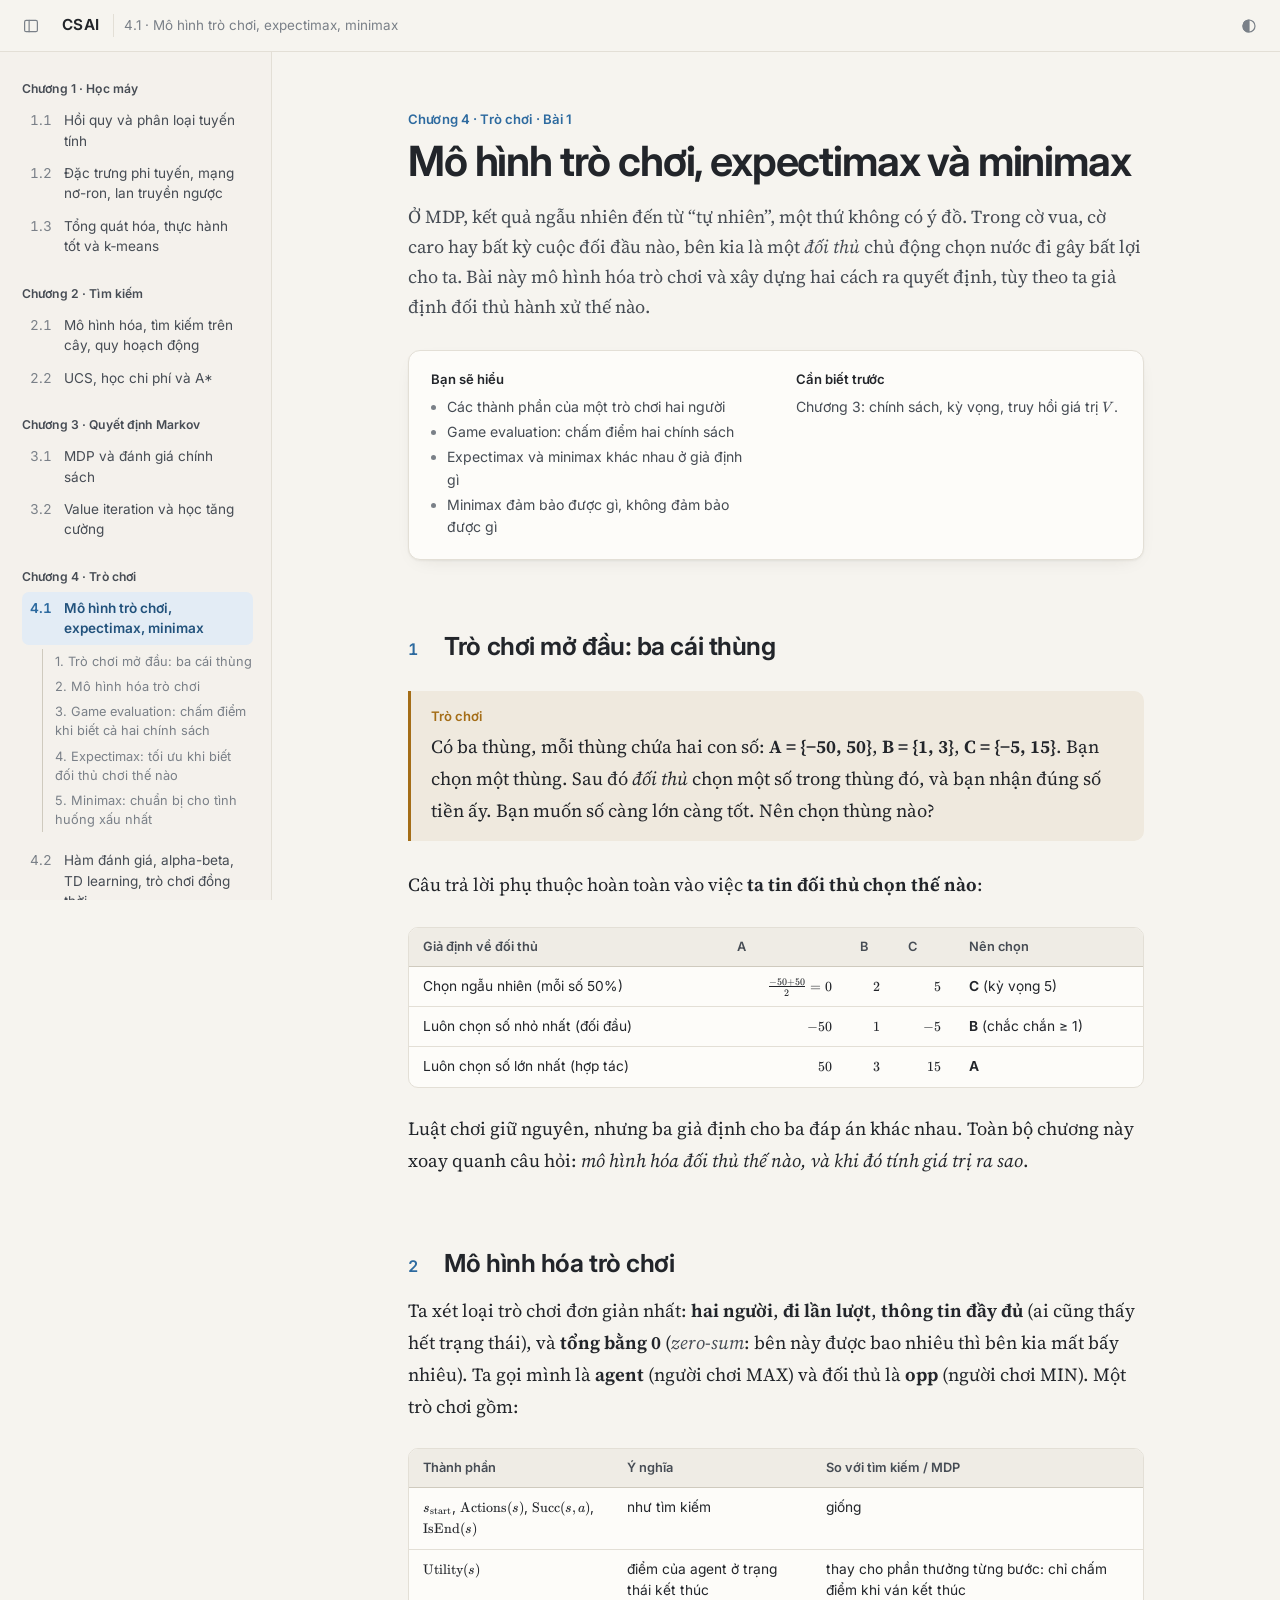
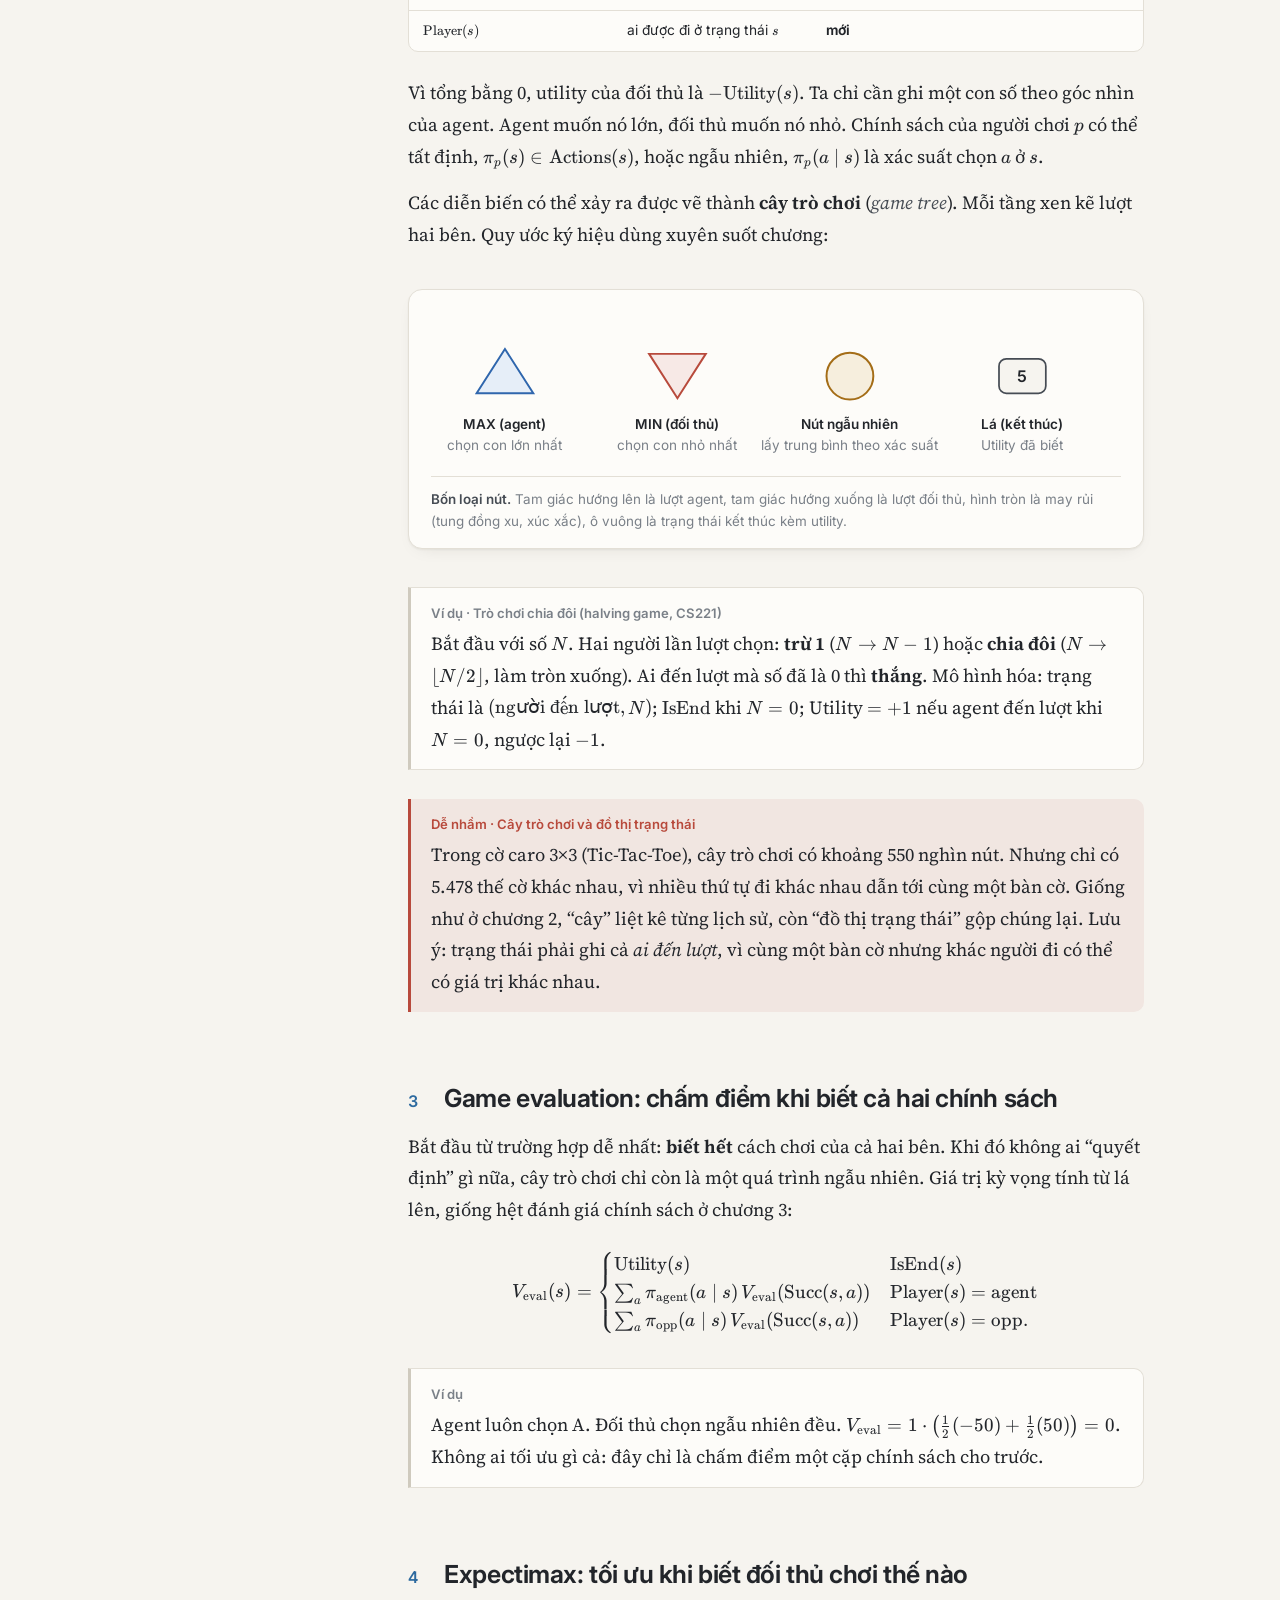
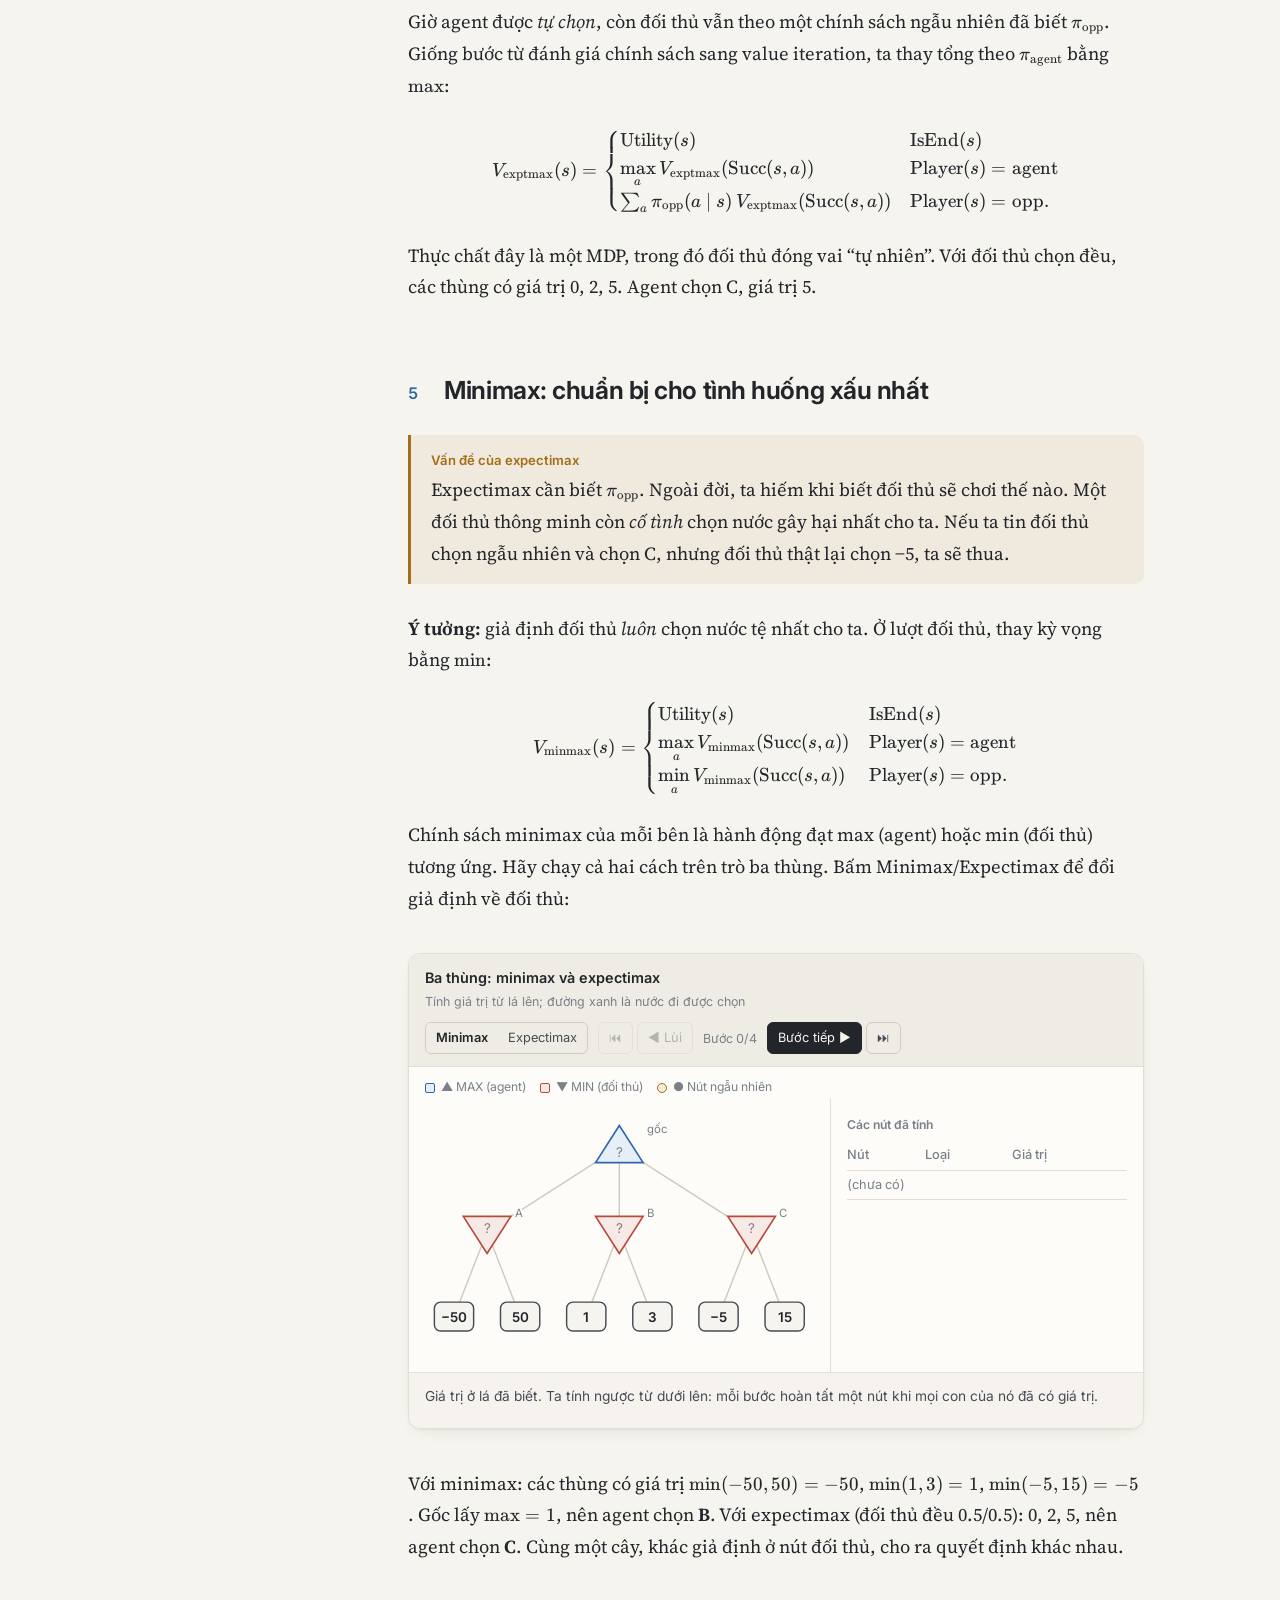
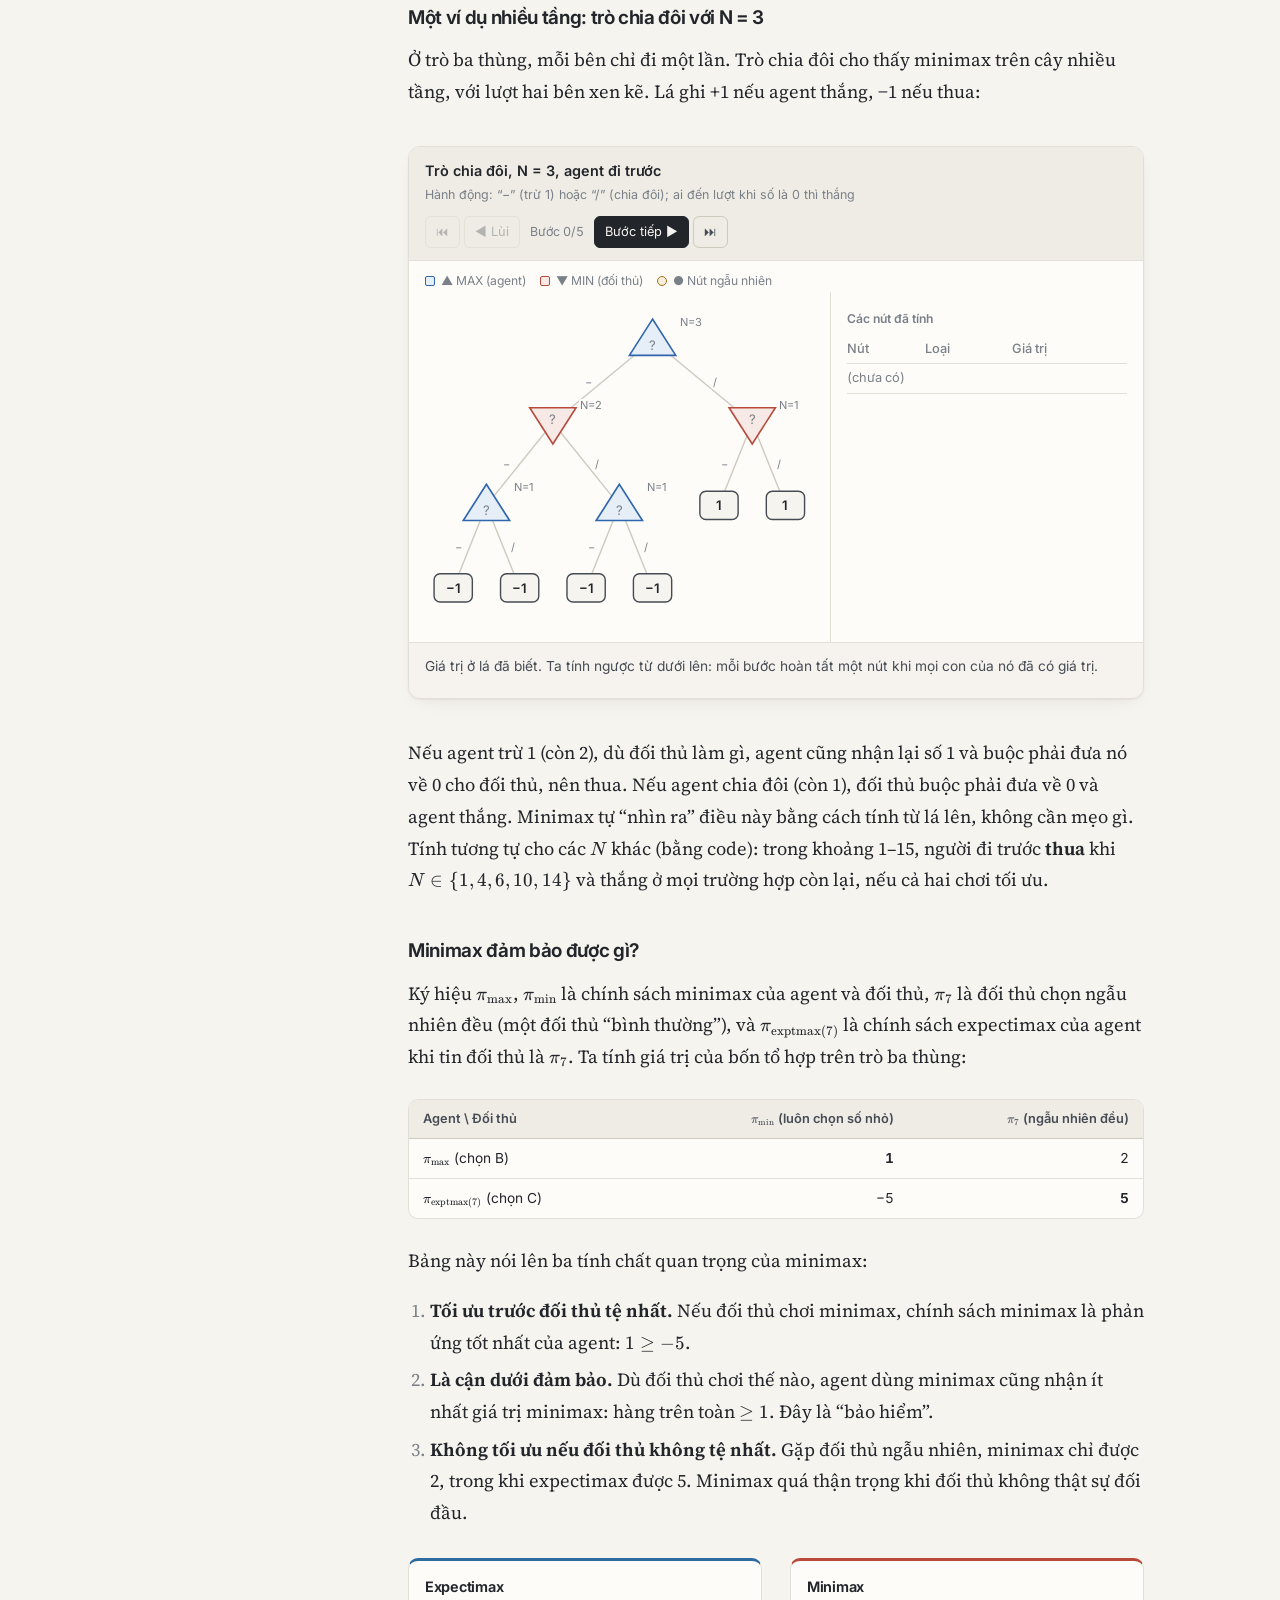
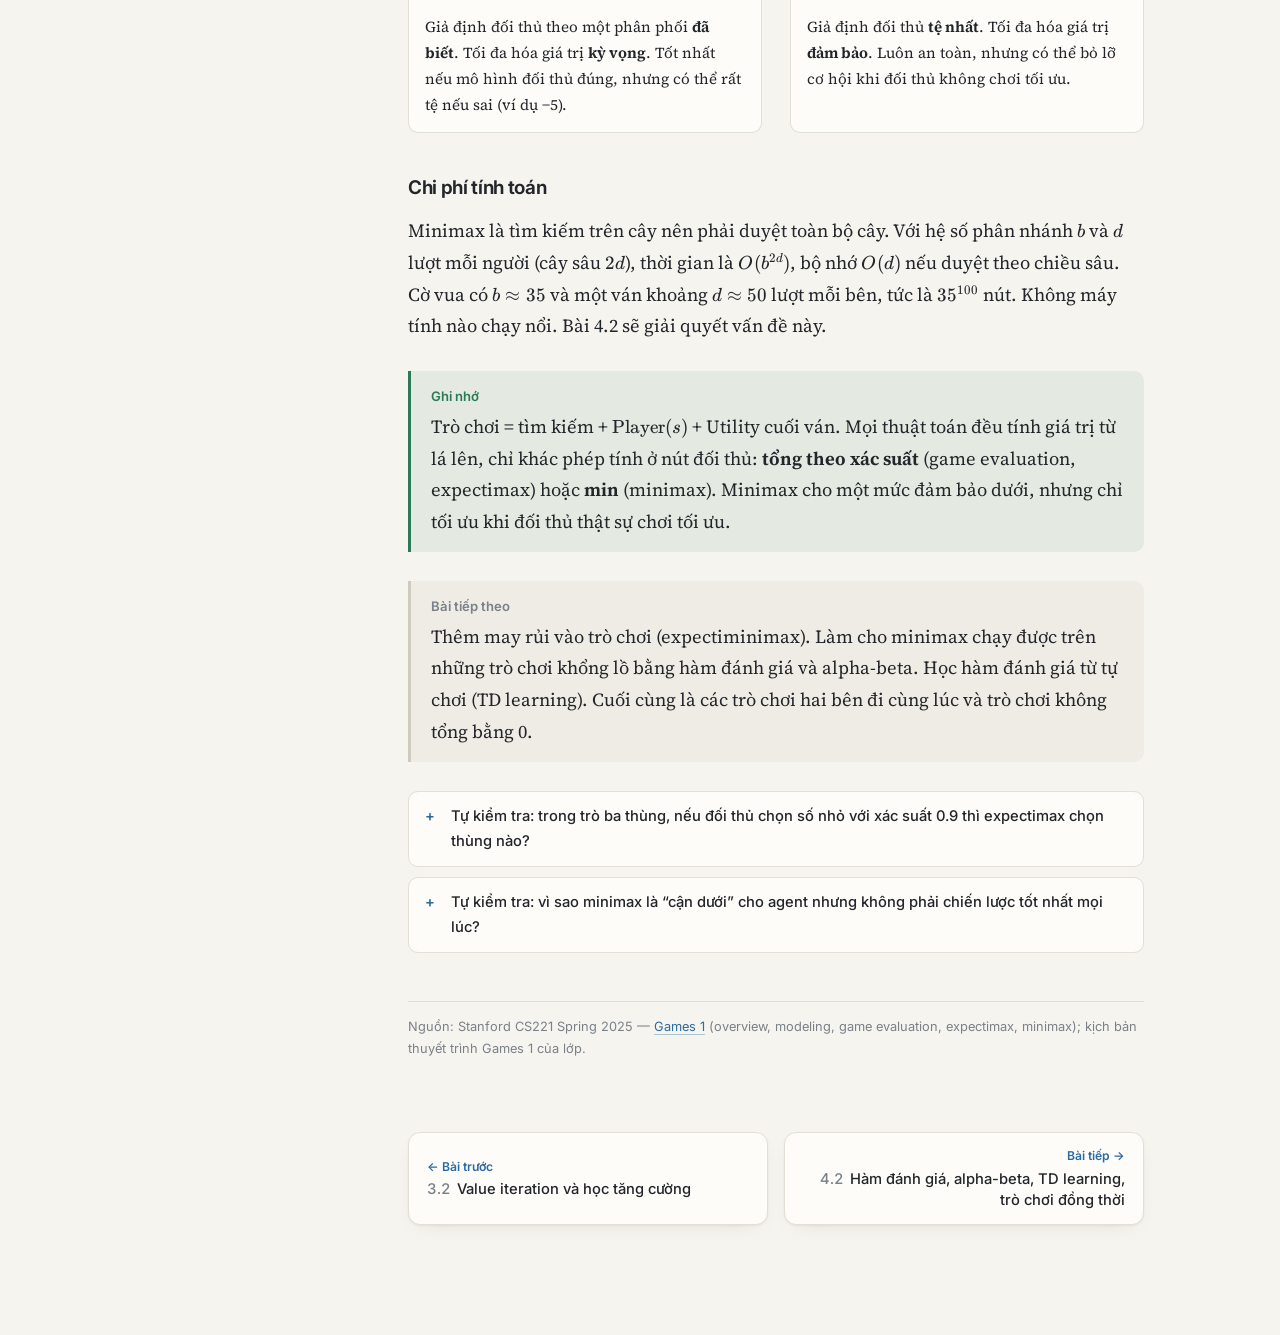
==== games-1-minimax.html @ 7f3afb83 "Bài giảng CSAI: Học máy, Tìm kiếm, MDP, Trò chơi (theo CS221) Co-Authored-By: Claude Opus 5.5 <norep" ====
<!doctype html>
<html lang="vi"><head>
<meta charset="utf-8"><meta name="viewport" content="width=device-width,initial-scale=1">
<title>4.1 Mô hình trò chơi, expectimax, minimax · CSAI</title>
<meta name="description" content="Bài 4.1: mô hình trò chơi đối kháng hai người, game evaluation, expectimax, minimax và các tính chất của minimax.">
<link rel="preconnect" href="https://fonts.googleapis.com"><link rel="preconnect" href="https://fonts.gstatic.com" crossorigin>
<link href="https://fonts.googleapis.com/css2?family=Inter:wght@400;500;600;700&family=Source+Serif+4:ital,opsz,wght@0,8..60,400;0,8..60,600;1,8..60,400&family=JetBrains+Mono:wght@400;600&display=swap" rel="stylesheet">
<link rel="stylesheet" href="assets/vendor/katex/katex.min.css"><link rel="stylesheet" href="assets/style.css">
<script defer src="assets/vendor/katex/katex.min.js"></script><script defer src="assets/vendor/katex/contrib/auto-render.min.js"></script>
<script defer src="assets/site.js"></script><script defer src="assets/sim.js"></script>
</head>
<body data-page="games-1">
<div class="layout"><aside class="sidebar" id="sidebar"></aside>
<main class="page" id="main"><article class="content">

<header class="hero">
  <div class="eyebrow">Chương 4 · Trò chơi · Bài 1</div>
  <h1>Mô hình trò chơi, expectimax và minimax</h1>
  <p class="lead">Ở MDP, kết quả ngẫu nhiên đến từ “tự nhiên”, một thứ không có ý đồ. Trong cờ vua, cờ caro hay bất kỳ cuộc đối đầu nào, bên kia là một <em>đối thủ</em> chủ động chọn nước đi gây bất lợi cho ta. Bài này mô hình hóa trò chơi và xây dựng hai cách ra quyết định, tùy theo ta giả định đối thủ hành xử thế nào.</p>
  <div class="meta">
    <div><h4>Bạn sẽ hiểu</h4><ul><li>Các thành phần của một trò chơi hai người</li><li>Game evaluation: chấm điểm hai chính sách</li><li>Expectimax và minimax khác nhau ở giả định gì</li><li>Minimax đảm bảo được gì, không đảm bảo được gì</li></ul></div>
    <div><h4>Cần biết trước</h4><p style="margin:0">Chương 3: chính sách, kỳ vọng, truy hồi giá trị \(V\).</p></div>
  </div>
</header>

<h2 id="overview"><span class="sec">1</span>Trò chơi mở đầu: ba cái thùng</h2>

<div class="box problem"><div class="box-h">Trò chơi</div>
<p>Có ba thùng, mỗi thùng chứa hai con số: <b>A = {−50, 50}</b>, <b>B = {1, 3}</b>, <b>C = {−5, 15}</b>. Bạn chọn một thùng. Sau đó <em>đối thủ</em> chọn một số trong thùng đó, và bạn nhận đúng số tiền ấy. Bạn muốn số càng lớn càng tốt. Nên chọn thùng nào?</p>
</div>

<p>Câu trả lời phụ thuộc hoàn toàn vào việc <strong>ta tin đối thủ chọn thế nào</strong>:</p>
<div class="tbl-wrap"><table class="tbl">
<tr><th>Giả định về đối thủ</th><th>A</th><th>B</th><th>C</th><th>Nên chọn</th></tr>
<tr><td>Chọn ngẫu nhiên (mỗi số 50%)</td><td class="n">\(\frac{-50+50}{2} = 0\)</td><td class="n">\(2\)</td><td class="n">\(5\)</td><td><b>C</b> (kỳ vọng 5)</td></tr>
<tr><td>Luôn chọn số nhỏ nhất (đối đầu)</td><td class="n">\(-50\)</td><td class="n">\(1\)</td><td class="n">\(-5\)</td><td><b>B</b> (chắc chắn ≥ 1)</td></tr>
<tr><td>Luôn chọn số lớn nhất (hợp tác)</td><td class="n">\(50\)</td><td class="n">\(3\)</td><td class="n">\(15\)</td><td><b>A</b></td></tr>
</table></div>
<p>Luật chơi giữ nguyên, nhưng ba giả định cho ba đáp án khác nhau. Toàn bộ chương này xoay quanh câu hỏi: <em>mô hình hóa đối thủ thế nào, và khi đó tính giá trị ra sao</em>.</p>

<h2 id="modeling"><span class="sec">2</span>Mô hình hóa trò chơi</h2>
<p>Ta xét loại trò chơi đơn giản nhất: <b>hai người</b>, <b>đi lần lượt</b>, <b>thông tin đầy đủ</b> (ai cũng thấy hết trạng thái), và <b>tổng bằng 0</b> (<span class="en">zero-sum</span>: bên này được bao nhiêu thì bên kia mất bấy nhiêu). Ta gọi mình là <b>agent</b> (người chơi MAX) và đối thủ là <b>opp</b> (người chơi MIN). Một trò chơi gồm:</p>
<div class="tbl-wrap"><table class="tbl">
<tr><th>Thành phần</th><th>Ý nghĩa</th><th>So với tìm kiếm / MDP</th></tr>
<tr><td>\(s_{\text{start}}\), \(\text{Actions}(s)\), \(\text{Succ}(s,a)\), \(\text{IsEnd}(s)\)</td><td>như tìm kiếm</td><td>giống</td></tr>
<tr><td>\(\text{Utility}(s)\)</td><td>điểm của agent ở trạng thái kết thúc</td><td>thay cho phần thưởng từng bước: chỉ chấm điểm khi ván kết thúc</td></tr>
<tr><td>\(\text{Player}(s)\)</td><td>ai được đi ở trạng thái \(s\)</td><td><b>mới</b></td></tr>
</table></div>
<p>Vì tổng bằng 0, utility của đối thủ là \(-\text{Utility}(s)\). Ta chỉ cần ghi một con số theo góc nhìn của agent. Agent muốn nó lớn, đối thủ muốn nó nhỏ. Chính sách của người chơi \(p\) có thể tất định, \(\pi_p(s) \in \text{Actions}(s)\), hoặc ngẫu nhiên, \(\pi_p(a\mid s)\) là xác suất chọn \(a\) ở \(s\).</p>

<p>Các diễn biến có thể xảy ra được vẽ thành <dfn>cây trò chơi</dfn> (<span class="en">game tree</span>). Mỗi tầng xen kẽ lượt hai bên. Quy ước ký hiệu dùng xuyên suốt chương:</p>

<figure class="fig">
<svg viewBox="0 0 560 120" role="img" aria-label="Quy ước ký hiệu nút trong cây trò chơi">
  <polygon points="60,30 37,66 83,66" class="nd-max"/><text x="60" y="95" text-anchor="middle" class="t-small t-b">MAX (agent)</text><text x="60" y="112" text-anchor="middle" class="t-small t-muted">chọn con lớn nhất</text>
  <polygon points="177,34 223,34 200,70" class="nd-min"/><text x="200" y="95" text-anchor="middle" class="t-small t-b">MIN (đối thủ)</text><text x="200" y="112" text-anchor="middle" class="t-small t-muted">chọn con nhỏ nhất</text>
  <circle cx="340" cy="52" r="19" class="nd-ch"/><text x="340" y="95" text-anchor="middle" class="t-small t-b">Nút ngẫu nhiên</text><text x="340" y="112" text-anchor="middle" class="t-small t-muted">lấy trung bình theo xác suất</text>
  <rect x="461" y="38" width="38" height="28" rx="6" class="nd"/><text x="480" y="57" text-anchor="middle" class="t-b">5</text><text x="480" y="95" text-anchor="middle" class="t-small t-b">Lá (kết thúc)</text><text x="480" y="112" text-anchor="middle" class="t-small t-muted">Utility đã biết</text>
</svg>
<figcaption><b>Bốn loại nút.</b> Tam giác hướng lên là lượt agent, tam giác hướng xuống là lượt đối thủ, hình tròn là may rủi (tung đồng xu, xúc xắc), ô vuông là trạng thái kết thúc kèm utility.</figcaption>
</figure>

<div class="box example"><div class="box-h">Ví dụ · Trò chơi chia đôi (halving game, CS221)</div>
<p>Bắt đầu với số \(N\). Hai người lần lượt chọn: <b>trừ 1</b> (\(N \to N-1\)) hoặc <b>chia đôi</b> (\(N \to \lfloor N/2 \rfloor\), làm tròn xuống). Ai đến lượt mà số đã là 0 thì <b>thắng</b>. Mô hình hóa: trạng thái là \((\text{người đến lượt}, N)\); \(\text{IsEnd}\) khi \(N = 0\); Utility \(= +1\) nếu agent đến lượt khi \(N=0\), ngược lại \(-1\).</p>
</div>

<div class="box pitfall"><div class="box-h">Dễ nhầm · Cây trò chơi và đồ thị trạng thái</div>
<p>Trong cờ caro 3×3 (Tic-Tac-Toe), cây trò chơi có khoảng 550 nghìn nút. Nhưng chỉ có 5.478 thế cờ khác nhau, vì nhiều thứ tự đi khác nhau dẫn tới cùng một bàn cờ. Giống như ở chương 2, “cây” liệt kê từng lịch sử, còn “đồ thị trạng thái” gộp chúng lại. Lưu ý: trạng thái phải ghi cả <em>ai đến lượt</em>, vì cùng một bàn cờ nhưng khác người đi có thể có giá trị khác nhau.</p>
</div>

<h2 id="game-eval"><span class="sec">3</span>Game evaluation: chấm điểm khi biết cả hai chính sách</h2>
<p>Bắt đầu từ trường hợp dễ nhất: <b>biết hết</b> cách chơi của cả hai bên. Khi đó không ai “quyết định” gì nữa, cây trò chơi chỉ còn là một quá trình ngẫu nhiên. Giá trị kỳ vọng tính từ lá lên, giống hệt đánh giá chính sách ở chương 3:</p>
\[V_{\text{eval}}(s) = \begin{cases} \text{Utility}(s) & \text{IsEnd}(s) \\ \sum_a \pi_{\text{agent}}(a\mid s)\, V_{\text{eval}}(\text{Succ}(s,a)) & \text{Player}(s) = \text{agent} \\ \sum_a \pi_{\text{opp}}(a\mid s)\, V_{\text{eval}}(\text{Succ}(s,a)) & \text{Player}(s) = \text{opp.} \end{cases}\]
<div class="box example"><div class="box-h">Ví dụ</div>
<p>Agent luôn chọn A. Đối thủ chọn ngẫu nhiên đều. \(V_{\text{eval}} = 1\cdot\big(\tfrac12(-50) + \tfrac12(50)\big) = 0\). Không ai tối ưu gì cả: đây chỉ là chấm điểm một cặp chính sách cho trước.</p>
</div>

<h2 id="expectimax"><span class="sec">4</span>Expectimax: tối ưu khi biết đối thủ chơi thế nào</h2>
<p>Giờ agent được <em>tự chọn</em>, còn đối thủ vẫn theo một chính sách ngẫu nhiên đã biết \(\pi_{\text{opp}}\). Giống bước từ đánh giá chính sách sang value iteration, ta thay tổng theo \(\pi_{\text{agent}}\) bằng \(\max\):</p>
\[V_{\text{exptmax}}(s) = \begin{cases} \text{Utility}(s) & \text{IsEnd}(s) \\ \max\limits_{a} V_{\text{exptmax}}(\text{Succ}(s,a)) & \text{Player}(s) = \text{agent} \\ \sum_a \pi_{\text{opp}}(a\mid s)\, V_{\text{exptmax}}(\text{Succ}(s,a)) & \text{Player}(s) = \text{opp.} \end{cases}\]
<p>Thực chất đây là một MDP, trong đó đối thủ đóng vai “tự nhiên”. Với đối thủ chọn đều, các thùng có giá trị 0, 2, 5. Agent chọn C, giá trị 5.</p>

<h2 id="minimax"><span class="sec">5</span>Minimax: chuẩn bị cho tình huống xấu nhất</h2>

<div class="box problem"><div class="box-h">Vấn đề của expectimax</div>
<p>Expectimax cần biết \(\pi_{\text{opp}}\). Ngoài đời, ta hiếm khi biết đối thủ sẽ chơi thế nào. Một đối thủ thông minh còn <em>cố tình</em> chọn nước gây hại nhất cho ta. Nếu ta tin đối thủ chọn ngẫu nhiên và chọn C, nhưng đối thủ thật lại chọn −5, ta sẽ thua.</p>
</div>

<p><strong>Ý tưởng:</strong> giả định đối thủ <em>luôn</em> chọn nước tệ nhất cho ta. Ở lượt đối thủ, thay kỳ vọng bằng \(\min\):</p>
\[V_{\text{minmax}}(s) = \begin{cases} \text{Utility}(s) & \text{IsEnd}(s) \\ \max\limits_{a} V_{\text{minmax}}(\text{Succ}(s,a)) & \text{Player}(s) = \text{agent} \\ \min\limits_{a} V_{\text{minmax}}(\text{Succ}(s,a)) & \text{Player}(s) = \text{opp.} \end{cases}\]
<p>Chính sách minimax của mỗi bên là hành động đạt max (agent) hoặc min (đối thủ) tương ứng. Hãy chạy cả hai cách trên trò ba thùng. Bấm Minimax/Expectimax để đổi giả định về đối thủ:</p>

<div class="sim" data-sim="game"><script type="application/json">{"title":"Ba thùng: minimax và expectimax","sub":"Tính giá trị từ lá lên; đường xanh là nước đi được chọn","modes":["minimax","expectimax"],"dx":64,"tree":{"t":"max","c":[{"t":"opp","n":"A","c":[{"v":-50},{"v":50}]},{"t":"opp","n":"B","c":[{"v":1},{"v":3}]},{"t":"opp","n":"C","c":[{"v":-5},{"v":15}]}]}}</script></div>

<p>Với minimax: các thùng có giá trị \(\min(-50, 50) = -50\), \(\min(1,3) = 1\), \(\min(-5, 15) = -5\). Gốc lấy \(\max = 1\), nên agent chọn <b>B</b>. Với expectimax (đối thủ đều 0.5/0.5): 0, 2, 5, nên agent chọn <b>C</b>. Cùng một cây, khác giả định ở nút đối thủ, cho ra quyết định khác nhau.</p>

<h3>Một ví dụ nhiều tầng: trò chia đôi với N = 3</h3>
<p>Ở trò ba thùng, mỗi bên chỉ đi một lần. Trò chia đôi cho thấy minimax trên cây nhiều tầng, với lượt hai bên xen kẽ. Lá ghi +1 nếu agent thắng, −1 nếu thua:</p>

<div class="sim" data-sim="game"><script type="application/json">{"title":"Trò chia đôi, N = 3, agent đi trước","sub":"Hành động: “−” (trừ 1) hoặc “/” (chia đôi); ai đến lượt khi số là 0 thì thắng","modes":["minimax"],"dx":66,"tree":{"t":"max","n":"N=3","a":["−","/"],"c":[{"t":"opp","n":"N=2","a":["−","/"],"c":[{"t":"max","n":"N=1","a":["−","/"],"c":[{"v":-1},{"v":-1}]},{"t":"max","n":"N=1 ","a":["−","/"],"c":[{"v":-1},{"v":-1}]}]},{"t":"opp","n":"N=1","a":["−","/"],"c":[{"v":1},{"v":1}]}]}}</script></div>

<p>Nếu agent trừ 1 (còn 2), dù đối thủ làm gì, agent cũng nhận lại số 1 và buộc phải đưa nó về 0 cho đối thủ, nên thua. Nếu agent chia đôi (còn 1), đối thủ buộc phải đưa về 0 và agent thắng. Minimax tự “nhìn ra” điều này bằng cách tính từ lá lên, không cần mẹo gì. Tính tương tự cho các \(N\) khác (bằng code): trong khoảng 1–15, người đi trước <b>thua</b> khi \(N \in \{1, 4, 6, 10, 14\}\) và thắng ở mọi trường hợp còn lại, nếu cả hai chơi tối ưu.</p>

<h3>Minimax đảm bảo được gì?</h3>
<p>Ký hiệu \(\pi_{\max}\), \(\pi_{\min}\) là chính sách minimax của agent và đối thủ, \(\pi_{7}\) là đối thủ chọn ngẫu nhiên đều (một đối thủ “bình thường”), và \(\pi_{\text{exptmax}(7)}\) là chính sách expectimax của agent khi tin đối thủ là \(\pi_7\). Ta tính giá trị của bốn tổ hợp trên trò ba thùng:</p>
<div class="tbl-wrap"><table class="tbl">
<tr><th>Agent \ Đối thủ</th><th class="n">\(\pi_{\min}\) (luôn chọn số nhỏ)</th><th class="n">\(\pi_7\) (ngẫu nhiên đều)</th></tr>
<tr><td>\(\pi_{\max}\) (chọn B)</td><td class="n"><b>1</b></td><td class="n">2</td></tr>
<tr><td>\(\pi_{\text{exptmax}(7)}\) (chọn C)</td><td class="n">−5</td><td class="n"><b>5</b></td></tr>
</table></div>
<p>Bảng này nói lên ba tính chất quan trọng của minimax:</p>
<ol>
<li><b>Tối ưu trước đối thủ tệ nhất.</b> Nếu đối thủ chơi minimax, chính sách minimax là phản ứng tốt nhất của agent: \(1 \ge -5\).</li>
<li><b>Là cận dưới đảm bảo.</b> Dù đối thủ chơi thế nào, agent dùng minimax cũng nhận ít nhất giá trị minimax: hàng trên toàn \(\ge 1\). Đây là “bảo hiểm”.</li>
<li><b>Không tối ưu nếu đối thủ không tệ nhất.</b> Gặp đối thủ ngẫu nhiên, minimax chỉ được 2, trong khi expectimax được 5. Minimax quá thận trọng khi đối thủ không thật sự đối đầu.</li>
</ol>

<div class="compare">
<div><h4>Expectimax</h4><p>Giả định đối thủ theo một phân phối <b>đã biết</b>. Tối đa hóa giá trị <b>kỳ vọng</b>. Tốt nhất nếu mô hình đối thủ đúng, nhưng có thể rất tệ nếu sai (ví dụ −5).</p></div>
<div><h4>Minimax</h4><p>Giả định đối thủ <b>tệ nhất</b>. Tối đa hóa giá trị <b>đảm bảo</b>. Luôn an toàn, nhưng có thể bỏ lỡ cơ hội khi đối thủ không chơi tối ưu.</p></div>
</div>

<h3>Chi phí tính toán</h3>
<p>Minimax là tìm kiếm trên cây nên phải duyệt toàn bộ cây. Với hệ số phân nhánh \(b\) và \(d\) lượt mỗi người (cây sâu \(2d\)), thời gian là \(O(b^{2d})\), bộ nhớ \(O(d)\) nếu duyệt theo chiều sâu. Cờ vua có \(b \approx 35\) và một ván khoảng \(d \approx 50\) lượt mỗi bên, tức là \(35^{100}\) nút. Không máy tính nào chạy nổi. Bài 4.2 sẽ giải quyết vấn đề này.</p>

<div class="box recap"><div class="box-h">Ghi nhớ</div>
<p>Trò chơi = tìm kiếm + \(\text{Player}(s)\) + Utility cuối ván. Mọi thuật toán đều tính giá trị từ lá lên, chỉ khác phép tính ở nút đối thủ: <b>tổng theo xác suất</b> (game evaluation, expectimax) hoặc <b>min</b> (minimax). Minimax cho một mức đảm bảo dưới, nhưng chỉ tối ưu khi đối thủ thật sự chơi tối ưu.</p>
</div>

<div class="box link"><div class="box-h">Bài tiếp theo</div>
<p>Thêm may rủi vào trò chơi (expectiminimax). Làm cho minimax chạy được trên những trò chơi khổng lồ bằng hàm đánh giá và alpha-beta. Học hàm đánh giá từ tự chơi (TD learning). Cuối cùng là các trò chơi hai bên đi cùng lúc và trò chơi không tổng bằng 0.</p>
</div>

<details class="quiz"><summary>Tự kiểm tra: trong trò ba thùng, nếu đối thủ chọn số nhỏ với xác suất 0.9 thì expectimax chọn thùng nào?</summary><div class="ans"><p>A: \(0.9(-50) + 0.1(50) = -40\). B: \(0.9(1) + 0.1(3) = 1.2\). C: \(0.9(-5) + 0.1(15) = -3\). Chọn B. Khi đối thủ gần như đối đầu, expectimax tự động tiến gần tới quyết định của minimax.</p></div></details>
<details class="quiz"><summary>Tự kiểm tra: vì sao minimax là “cận dưới” cho agent nhưng không phải chiến lược tốt nhất mọi lúc?</summary><div class="ans"><p>Minimax tính giá trị tệ nhất có thể xảy ra, nên mọi đối thủ khác chỉ có thể cho agent bằng hoặc nhiều hơn. Nhưng chính sách tốt nhất phụ thuộc vào đối thủ thật. Nếu biết đối thủ hay mắc sai lầm, chọn nước “mạo hiểm” khai thác sai lầm đó sẽ có lợi hơn.</p></div></details>

<p class="src">Nguồn: Stanford CS221 Spring 2025 — <a href="https://stanford-cs221.github.io/spring2025/modules/">Games 1</a> (overview, modeling, game evaluation, expectimax, minimax); kịch bản thuyết trình Games 1 của lớp.</p>

</article></main></div>
</body></html>
---- assets/style.css ----
/* CSAI — giao diện tối giản, dễ đọc lâu. */
:root{
  --bg:#f6f4ef; --surface:#fdfcf9; --surface-2:#efece5; --ink:#22252a; --ink-2:#464c54; --muted:#7a8088;
  --line:#e3dfd6; --line-2:#cfcabe;
  --accent:#2d6a9f; --accent-ink:#22527c; --accent-soft:#e3ecf5;
  --max:#2f66ad; --max-soft:#e6eef8; --min:#b84a3c; --min-soft:#f7e9e6; --chance:#a46d17; --chance-soft:#f6eedd;
  --ok:#2c7a55; --ok-soft:#e3f0e8; --violet:#6853a8; --violet-soft:#eeeaf6; --teal:#24767b; --teal-soft:#e2f0f0;
  --warn:#a85a24; --warn-soft:#f8ede4;
  --code-bg:#efece5; --shadow:0 1px 2px rgba(40,36,28,.05),0 6px 20px -12px rgba(40,36,28,.18);
  --serif:"Source Serif 4","Iowan Old Style","Palatino Linotype",Georgia,serif;
  --sans:"Inter","Segoe UI",system-ui,-apple-system,Arial,sans-serif;
  --mono:"JetBrains Mono","Cascadia Code",Consolas,monospace;
  --nav:272px; --top:52px; --measure:46rem;
  color-scheme:light;
}
@media (prefers-color-scheme:dark){:root:not([data-theme="light"]){
  --bg:#1e2025; --surface:#25282e; --surface-2:#2c3037; --ink:#dcd8d0; --ink-2:#b5b1a9; --muted:#8c919a;
  --line:#353941; --line-2:#454a53;
  --accent:#86b0e0; --accent-ink:#a9c7ea; --accent-soft:#2a3647;
  --max:#88b0e3; --max-soft:#29364a; --min:#e39383; --min-soft:#43302d; --chance:#ddb168; --chance-soft:#41362a;
  --ok:#82c6a3; --ok-soft:#28392f; --violet:#b4a6e2; --violet-soft:#353147; --teal:#7fc7ca; --teal-soft:#273a3b;
  --warn:#e3a679; --warn-soft:#3f3126; --code-bg:#2a2d33; --shadow:0 1px 2px rgba(0,0,0,.25),0 8px 24px -14px rgba(0,0,0,.6);
  color-scheme:dark;
}}
:root[data-theme="dark"]{
  --bg:#1e2025; --surface:#25282e; --surface-2:#2c3037; --ink:#dcd8d0; --ink-2:#b5b1a9; --muted:#8c919a;
  --line:#353941; --line-2:#454a53;
  --accent:#86b0e0; --accent-ink:#a9c7ea; --accent-soft:#2a3647;
  --max:#88b0e3; --max-soft:#29364a; --min:#e39383; --min-soft:#43302d; --chance:#ddb168; --chance-soft:#41362a;
  --ok:#82c6a3; --ok-soft:#28392f; --violet:#b4a6e2; --violet-soft:#353147; --teal:#7fc7ca; --teal-soft:#273a3b;
  --warn:#e3a679; --warn-soft:#3f3126; --code-bg:#2a2d33; --shadow:0 1px 2px rgba(0,0,0,.25),0 8px 24px -14px rgba(0,0,0,.6);
  color-scheme:dark;
}

*{box-sizing:border-box}
html{scroll-behavior:smooth;scroll-padding-top:calc(var(--top) + 24px);-webkit-text-size-adjust:100%}
body{margin:0;background:var(--bg);color:var(--ink);font-family:var(--serif);font-size:18.5px;line-height:1.72;font-optical-sizing:auto;-webkit-font-smoothing:antialiased;text-rendering:optimizeLegibility}
a{color:var(--accent);text-decoration:underline;text-decoration-color:color-mix(in srgb,var(--accent) 35%,transparent);text-underline-offset:3px}
a:hover{text-decoration-color:var(--accent)}
button{font:inherit;cursor:pointer}
:focus-visible{outline:2px solid var(--accent);outline-offset:2px;border-radius:2px}
::selection{background:color-mix(in srgb,var(--accent) 22%,transparent)}
.skip{position:fixed;left:12px;top:-60px;z-index:50;background:var(--surface);padding:8px 12px;font-family:var(--sans)}
.skip:focus{top:10px}

/* ---------- Thanh trên ---------- */
.topbar{position:sticky;top:0;z-index:30;height:var(--top);display:flex;align-items:center;gap:6px;padding:0 14px;font-family:var(--sans);
  background:color-mix(in srgb,var(--bg) 90%,transparent);backdrop-filter:blur(8px);border-bottom:1px solid var(--line)}
.brand{font-weight:650;font-size:.95rem;letter-spacing:.02em;color:var(--ink);text-decoration:none;padding:0 8px}
.topbar .crumb{color:var(--muted);font-size:.84rem;white-space:nowrap;overflow:hidden;text-overflow:ellipsis;min-width:0;padding-left:10px;border-left:1px solid var(--line)}
.topbar .spacer{flex:1}
.icon-btn{border:0;background:transparent;color:var(--muted);border-radius:6px;width:34px;height:34px;display:inline-grid;place-items:center;padding:0}
.icon-btn:hover{background:var(--surface-2);color:var(--ink)}
.icon-btn svg{width:18px;height:18px;stroke:currentColor;fill:none;stroke-width:1.6;stroke-linecap:round;stroke-linejoin:round}
.progress{position:absolute;left:0;bottom:-1px;height:1px;background:var(--accent);width:0}

/* ---------- Bố cục ---------- */
.layout{display:grid;grid-template-columns:var(--nav) minmax(0,1fr);transition:grid-template-columns .2s ease}
body.nav-hidden .layout{grid-template-columns:0 minmax(0,1fr)}
body.nav-hidden .sidebar{visibility:hidden;opacity:0}
.sidebar{position:sticky;top:var(--top);height:calc(100vh - var(--top));overflow:auto;padding:28px 18px 48px 22px;border-right:1px solid var(--line);
  font-family:var(--sans);font-size:.85rem;line-height:1.5;transition:opacity .15s ease;scrollbar-width:thin}
.nav-chapter{margin:0 0 22px}
.nav-chapter-title{font-size:.78rem;color:var(--muted);font-weight:500;margin:0 0 6px}
.nav-lesson{display:flex;gap:10px;padding:5px 0 5px 10px;margin-left:-12px;border-left:2px solid transparent;color:var(--ink-2);text-decoration:none}
.nav-lesson:hover{color:var(--ink)}
.nav-lesson .num{font-variant-numeric:tabular-nums;color:var(--muted);min-width:24px}
.nav-lesson.current{border-left-color:var(--accent);color:var(--ink);font-weight:600}
.nav-lesson.current .num{color:var(--accent)}
.toc{margin:4px 0 10px 24px}
.toc a{display:block;padding:3px 0;color:var(--muted);text-decoration:none;font-size:.8rem}
.toc a:hover{color:var(--ink)}
.toc a.active{color:var(--accent)}

main.page{min-width:0;padding:56px 40px 110px}
.content{max-width:var(--measure);margin:0 auto}

/* ---------- Đầu bài ---------- */
.hero{margin-bottom:48px}
.eyebrow{font-family:var(--sans);font-size:.82rem;color:var(--muted)}
h1,h2,h3,h4{font-family:var(--sans);color:var(--ink);font-weight:650;letter-spacing:-.018em}
h1{font-size:clamp(2rem,3.4vw,2.6rem);line-height:1.18;margin:.4rem 0 1rem;letter-spacing:-.028em}
.lead{font-size:1.14rem;color:var(--ink-2);line-height:1.65;margin:0}
.meta{display:grid;grid-template-columns:repeat(auto-fit,minmax(240px,1fr));gap:8px 40px;margin:28px 0 0;padding-top:20px;border-top:1px solid var(--line);font-family:var(--sans);font-size:.88rem;line-height:1.6;color:var(--ink-2)}
.meta h4{margin:0 0 6px;font-size:.82rem;font-weight:600;color:var(--ink);letter-spacing:0}
.meta ul{margin:0;padding-left:1rem}
.meta li{margin:.15rem 0}
.meta li::marker{color:var(--muted)}
.meta p{margin:0}

/* ---------- Tiêu đề, đoạn ---------- */
h2{font-size:1.55rem;line-height:1.3;margin:4.2rem 0 1rem;display:flex;gap:14px;align-items:baseline}
h2 .sec{flex:none;font-size:.95rem;font-weight:500;color:var(--muted);font-variant-numeric:tabular-nums;min-width:1.4em}
h3{font-size:1.18rem;line-height:1.35;margin:2.6rem 0 .5rem}
h4{font-size:1rem;margin:1.6rem 0 .4rem}
p{margin:.9rem 0}
ul,ol{padding-left:1.35rem}
li{margin:.35rem 0}
li::marker{color:var(--muted)}
strong,b{font-weight:650}
.en{font-style:italic;color:var(--ink-2)}
dfn{font-style:normal;font-weight:650}
hr{border:0;border-top:1px solid var(--line);margin:2.4rem 0}
code{font-family:var(--mono);font-size:.82em;background:var(--code-bg);padding:.12em .35em;border-radius:4px}
pre{font-family:var(--mono);font-size:.8rem;line-height:1.7;background:var(--code-bg);border-radius:6px;padding:16px 18px;overflow:auto;tab-size:4;margin:0}
pre code{background:none;padding:0;font-size:inherit}
pre .c{color:var(--muted);font-style:italic}
.katex{font-size:1.04em}
.katex-display{overflow-x:auto;overflow-y:hidden;padding:.35rem 0;margin:1.2rem 0}

/* ---------- Khung ghi chú: chỉ một vạch mảnh bên trái ---------- */
.box{margin:1.8rem 0;padding:2px 0 2px 20px;border-left:2px solid var(--line-2)}
.box>.box-h{font-family:var(--sans);font-size:.82rem;font-weight:600;margin-bottom:.2rem;color:var(--muted)}
.box>p:first-of-type{margin-top:.2rem}
.box>:last-child{margin-bottom:0}
.box.problem{border-color:var(--chance)}.box.problem>.box-h{color:var(--chance)}
.box.idea{border-color:var(--violet)}.box.idea>.box-h{color:var(--violet)}
.box.def{border-color:var(--accent)}.box.def>.box-h{color:var(--accent)}
.box.math{border-color:var(--teal)}.box.math>.box-h{color:var(--teal)}
.box.pitfall{border-color:var(--min)}.box.pitfall>.box-h{color:var(--min)}
.box.recap{border-color:var(--ok)}.box.recap>.box-h{color:var(--ok)}
.box.example{border-color:var(--line-2)}
.box.link{border-color:var(--line-2)}
.box.recap,.box.math{background:linear-gradient(90deg,color-mix(in srgb,var(--surface-2) 70%,transparent),transparent 70%);padding:12px 16px 12px 20px}

/* Thuật toán */
.algo{margin:1.8rem 0}
.algo-h{font-family:var(--sans);font-size:.84rem;font-weight:600;color:var(--ink);margin-bottom:8px;display:flex;justify-content:space-between;gap:10px;flex-wrap:wrap}
.algo-h small{font-weight:400;color:var(--muted);font-size:.8rem}

/* Ba câu hỏi */
.flow{display:flex;flex-direction:column;gap:2px;margin:1.2rem 0;padding-left:20px;border-left:2px solid var(--line-2);font-family:var(--sans);font-size:.92rem}
.flow>i{display:none}
.flow>span{color:var(--ink-2)}
.flow>span.on{color:var(--ink);font-weight:500}

/* ---------- Hình ---------- */
figure.fig{margin:2.4rem 0}
figure.fig.wide{margin-left:-80px;margin-right:-80px}
figure.fig svg{display:block;width:100%;height:auto;max-height:460px;margin:0 auto}
figure.fig figcaption{font-family:var(--sans);font-size:.84rem;color:var(--muted);line-height:1.6;margin:14px auto 0;max-width:var(--measure)}
figure.fig figcaption b{color:var(--ink-2);font-weight:600}
.fig-row{display:grid;grid-template-columns:1fr 1fr;gap:14px}

/* Màu dùng trong SVG — đổi theo theme */
svg text{font-family:var(--sans);fill:var(--ink);font-size:13px}
svg .t-muted{fill:var(--muted)} svg .t-small{font-size:11px} svg .t-big{font-size:16px;font-weight:650}
svg .t-acc{fill:var(--accent)} svg .t-max{fill:var(--max)} svg .t-min{fill:var(--min)} svg .t-ch{fill:var(--chance)} svg .t-ok{fill:var(--ok)} svg .t-b{font-weight:600}
svg .ln{stroke:var(--line-2);stroke-width:1.5;fill:none}
svg .ln-ink{stroke:var(--ink-2);stroke-width:1.4;fill:none}
svg .ln-acc{stroke:var(--accent);stroke-width:2.4;fill:none}
svg .ln-ok{stroke:var(--ok);stroke-width:2.6;fill:none}
svg .ln-min{stroke:var(--min);stroke-width:2.2;fill:none}
svg .ln-dash{stroke:var(--muted);stroke-width:1.3;fill:none;stroke-dasharray:4 4}
svg .grid{stroke:var(--line);stroke-width:1}
svg .nd{fill:var(--bg);stroke:var(--ink-2);stroke-width:1.4}
svg .nd-acc{fill:var(--accent-soft);stroke:var(--accent);stroke-width:1.6}
svg .nd-ok{fill:var(--ok-soft);stroke:var(--ok);stroke-width:1.6}
svg .nd-max{fill:var(--max-soft);stroke:var(--max);stroke-width:1.6}
svg .nd-min{fill:var(--min-soft);stroke:var(--min);stroke-width:1.6}
svg .nd-ch{fill:var(--chance-soft);stroke:var(--chance);stroke-width:1.6}
svg .nd-soft{fill:var(--surface-2);stroke:var(--line-2);stroke-width:1.2}
svg .nd-violet{fill:var(--violet-soft);stroke:var(--violet);stroke-width:1.6}
svg .f-acc{fill:var(--accent)} svg .f-ok{fill:var(--ok)} svg .f-min{fill:var(--min)} svg .f-max{fill:var(--max)} svg .f-ch{fill:var(--chance)} svg .f-ink{fill:var(--ink-2)} svg .f-muted{fill:var(--muted)} svg .f-violet{fill:var(--violet)}
svg .f-soft{fill:var(--surface-2)}
svg g.t-ok text{fill:var(--ok)} svg g.t-min text{fill:var(--min)} svg g.t-max text{fill:var(--max)} svg g.t-acc text{fill:var(--accent)} svg g.t-ch text{fill:var(--chance)} svg g.t-muted text{fill:var(--muted)}
svg g.t-small text{font-size:11px} svg g.t-b text{font-weight:600}
svg g.f-ink circle,svg g.f-ink rect{fill:var(--ink-2)}
svg .arrow-head{fill:var(--ink-2)}

/* ---------- Bảng ---------- */
.tbl-wrap{overflow-x:auto;margin:1.6rem 0}
table.tbl{border-collapse:collapse;width:100%;font-family:var(--sans);font-size:.86rem;line-height:1.55}
.tbl th,.tbl td{padding:8px 12px 8px 0;text-align:left;border-bottom:1px solid var(--line);vertical-align:top}
.tbl th{font-weight:600;color:var(--muted);font-size:.8rem;border-bottom-color:var(--line-2)}
.tbl tr:last-child td{border-bottom:0}
.tbl td.n,.tbl th.n{text-align:right;font-variant-numeric:tabular-nums}
.tbl td.c,.tbl th.c{text-align:center}
.tbl tr.hl td{background:color-mix(in srgb,var(--accent) 7%,transparent)}
.tbl tr.good td{background:color-mix(in srgb,var(--ok) 8%,transparent)}
.tbl tr.hl td:first-child,.tbl tr.good td:first-child{padding-left:8px}
.tbl caption{caption-side:bottom;text-align:left;font-size:.8rem;color:var(--muted);padding:8px 0}
.box .tbl-wrap{margin:.8rem 0}

/* So sánh hai cột */
.compare{display:grid;grid-template-columns:1fr 1fr;gap:28px;margin:1.8rem 0}
.compare>div{font-size:.95rem;border-top:1px solid var(--ink-2);padding-top:10px}
.compare>div.box{border-top:0}
.compare h4{margin:0 0 4px;font-size:.9rem}
.compare>div>:last-child{margin-bottom:0}

/* Tự kiểm tra */
details.quiz{border-top:1px solid var(--line);padding:12px 0;margin:0}
details.quiz+details.quiz{margin-top:0}
details.quiz:last-of-type{border-bottom:1px solid var(--line)}
details.quiz summary{cursor:pointer;font-family:var(--sans);font-size:.92rem;font-weight:500;list-style:none;display:flex;gap:12px;color:var(--ink)}
details.quiz summary::-webkit-details-marker{display:none}
details.quiz summary::before{content:"+";flex:none;width:14px;color:var(--muted);font-weight:400}
details.quiz[open] summary::before{content:"−"}
details.quiz .ans{padding:6px 0 0 26px;font-size:.96rem}

/* ---------- Mô phỏng ---------- */
.sim{margin:2.4rem 0;border:1px solid var(--line-2);border-radius:8px;background:var(--surface);overflow:hidden;font-family:var(--sans)}
.sim-h{display:flex;justify-content:space-between;align-items:center;gap:10px 16px;flex-wrap:wrap;padding:12px 16px;border-bottom:1px solid var(--line)}
.sim-h .ttl{font-weight:600;font-size:.9rem}
.sim-h .ttl small{display:block;font-weight:400;color:var(--muted);font-size:.78rem}
.sim-ctl{display:flex;gap:4px;flex-wrap:wrap;align-items:center}
.sim-ctl button,.sim-ctl select{border:1px solid var(--line-2);background:transparent;color:var(--ink-2);border-radius:6px;padding:4px 10px;font-size:.8rem}
.sim-ctl button:hover:not(:disabled){color:var(--ink);border-color:var(--ink-2)}
.sim-ctl button.primary{background:var(--ink);border-color:var(--ink);color:var(--bg)}
.sim-ctl button.primary:hover:not(:disabled){color:var(--bg);opacity:.88}
.sim-ctl button:disabled{opacity:.35;cursor:default}
.sim-ctl .seg{display:inline-flex;border:1px solid var(--line-2);border-radius:6px;overflow:hidden;margin-right:6px}
.sim-ctl .seg button{border:0;border-radius:0}
.sim-ctl .seg button.on{background:var(--surface-2);color:var(--ink);font-weight:600}
.sim-ctl label{font-size:.8rem;display:inline-flex;gap:6px;align-items:center;color:var(--muted);margin-right:6px}
.sim-ctl input[type=range]{accent-color:var(--accent);width:110px}
.sim-body{display:grid;grid-template-columns:minmax(0,1.35fr) minmax(0,1fr)}
.sim-body.stack{grid-template-columns:1fr}
.sim-viz{padding:14px;min-width:0;border-right:1px solid var(--line)}
.sim-body.stack .sim-viz{border-right:0;border-bottom:1px solid var(--line)}
.sim-viz svg{display:block;width:100%;height:auto;max-height:420px}
.sim-viz .tbl-wrap{margin:0}
.sim-side{padding:14px 16px;font-size:.82rem;min-width:0;line-height:1.6}
.sim-side h5{margin:.2rem 0 .4rem;font-size:.76rem;font-weight:600;color:var(--muted)}
.sim-side table{border-collapse:collapse;width:100%;font-size:.8rem;margin-bottom:10px}
.sim-side th,.sim-side td{padding:4px 6px 4px 0;border-bottom:1px solid var(--line);text-align:left;font-variant-numeric:tabular-nums}
.sim-side th{color:var(--muted);font-weight:500}
.sim-side tr.top td{color:var(--accent);font-weight:600}
.sim-side tr.new td{background:color-mix(in srgb,var(--ok) 9%,transparent)}
.sim-note{padding:12px 16px;border-top:1px solid var(--line);font-size:.86rem;line-height:1.6;min-height:56px;color:var(--ink-2);background:color-mix(in srgb,var(--surface-2) 50%,transparent)}
.sim-note b{color:var(--ink)}
.sim-step{font-variant-numeric:tabular-nums;color:var(--muted);font-size:.78rem;min-width:66px;text-align:center}
.legend{display:flex;flex-wrap:wrap;gap:14px;font-size:.76rem;color:var(--muted);padding:10px 16px 0}
.legend span{display:inline-flex;align-items:center;gap:6px}
.legend i{width:10px;height:10px;border-radius:50%;display:inline-block;border:1.5px solid}
.chips{display:flex;flex-wrap:wrap;gap:4px;margin:2px 0 10px}
.chip{border:1px solid var(--line-2);border-radius:4px;padding:0 7px;font-size:.78rem;font-variant-numeric:tabular-nums}
.chip.hot{background:var(--ink);color:var(--bg);border-color:var(--ink)}

.sim svg .s-node{fill:var(--bg);stroke:var(--line-2);stroke-width:1.5;transition:fill .2s,stroke .2s}
.sim svg .s-frontier{fill:var(--chance-soft);stroke:var(--chance);stroke-width:1.8}
.sim svg .s-explored{fill:var(--ok-soft);stroke:var(--ok);stroke-width:1.8}
.sim svg .s-current{fill:var(--ink);stroke:var(--ink);stroke-width:1.8}
.sim svg .s-edge{stroke:var(--line-2);stroke-width:1.4}
.sim svg .s-edge-tree{stroke:var(--chance);stroke-width:2.2}
.sim svg .s-edge-path{stroke:var(--accent);stroke-width:3.2}
.sim svg .s-pruned{opacity:.22}
.sim svg text.on-current{fill:var(--bg);font-weight:600}

/* ---------- Cuối bài ---------- */
.pager{display:grid;grid-template-columns:1fr 1fr;gap:24px;margin-top:5rem;padding-top:20px;border-top:1px solid var(--line);font-family:var(--sans)}
.pager a{display:block;text-decoration:none;color:var(--ink);font-size:.92rem;line-height:1.45}
.pager a:hover{color:var(--accent)}
.pager small{display:block;color:var(--muted);font-size:.78rem;margin-bottom:2px}
.pager .next{text-align:right;grid-column:2}
.src{font-family:var(--sans);font-size:.8rem;color:var(--muted);margin-top:3rem}

/* ---------- Trang chủ ---------- */
.home{max-width:52rem;margin:0 auto;padding:72px 28px 100px}
.home .lead{max-width:40rem}
.road{display:grid;grid-template-columns:repeat(2,minmax(0,1fr));gap:44px 48px;margin:56px 0 64px}
.road .ch{border-top:1px solid var(--ink-2);padding-top:14px}
.road .ch h2{margin:0 0 .25rem;font-size:1.25rem}
.road .ch .k{font-family:var(--sans);font-size:.8rem;color:var(--muted)}
.road .ch p{color:var(--ink-2);font-size:.95rem;margin:.2rem 0 .9rem}
.road .ch a.l{display:flex;gap:12px;padding:7px 0;text-decoration:none;color:var(--ink);font-family:var(--sans);font-size:.92rem;border-top:1px solid var(--line)}
.road .ch a.l:hover span{color:var(--accent)}
.road .ch a.l b{color:var(--muted);font-weight:500;min-width:28px;font-variant-numeric:tabular-nums}
.road .ch a.l span small{display:block;color:var(--muted);font-size:.8rem;margin-top:1px}
.home .compare{gap:20px 28px}


/* ================= Tinh chỉnh v3: phân tầng rõ, có điểm nhấn, vẫn tối giản ================= */
.topbar{background:color-mix(in srgb,var(--bg) 86%,transparent)}
.sidebar{background:color-mix(in srgb,var(--surface-2) 35%,var(--bg))}
.nav-chapter-title{color:var(--ink-2);font-weight:600;font-size:.76rem;letter-spacing:.01em}
.nav-lesson{margin-left:0;padding:6px 8px;border-left:0;border-radius:7px}
.nav-lesson:hover{background:var(--surface-2)}
.nav-lesson.current{background:var(--accent-soft);color:var(--accent-ink)}
.toc{margin:4px 0 12px 20px;padding-left:12px;border-left:1px solid var(--line-2)}
.toc a.active{color:var(--accent);font-weight:500}

.eyebrow{color:var(--accent);font-weight:600;letter-spacing:.01em}
.meta{border-top:0;padding:18px 22px;background:var(--surface);border:1px solid var(--line);border-radius:12px;box-shadow:var(--shadow)}
h2{padding-top:.2rem}
h2 .sec{color:var(--accent);font-weight:600;font-size:1rem}
h3{color:var(--ink)}

/* khung ghi chú: nền phủ màu rất nhẹ + vạch trái */
.box{padding:14px 18px 14px 20px;border-left-width:3px;border-radius:0 10px 10px 0;background:color-mix(in srgb,var(--line-2) 16%,var(--bg))}
.box.problem{background:color-mix(in srgb,var(--chance) 8%,var(--bg))}
.box.idea{background:color-mix(in srgb,var(--violet) 8%,var(--bg))}
.box.def{background:color-mix(in srgb,var(--accent) 8%,var(--bg))}
.box.math{background:color-mix(in srgb,var(--teal) 8%,var(--bg))}
.box.pitfall{background:color-mix(in srgb,var(--min) 8%,var(--bg))}
.box.recap{background:color-mix(in srgb,var(--ok) 9%,var(--bg))}
.box.example{background:var(--surface);border:1px solid var(--line);border-left:3px solid var(--line-2)}
.box.link{background:var(--surface-2)}
.box.recap,.box.math{padding:14px 18px 14px 20px}

/* thuật toán: khối có tiêu đề */
.algo{border:1px solid var(--line);border-radius:10px;overflow:hidden;background:var(--code-bg)}
.algo-h{margin:0;padding:9px 16px;background:var(--surface-2);border-bottom:1px solid var(--line)}
.algo pre{border-radius:0;background:transparent}

.flow{background:color-mix(in srgb,var(--accent) 6%,var(--bg));border-left:3px solid var(--accent);border-radius:0 10px 10px 0;padding:12px 18px}

/* hình: đặt trên một tấm nền riêng */
figure.fig{background:var(--surface);border:1px solid var(--line);border-radius:14px;padding:22px 22px 16px;box-shadow:var(--shadow)}
figure.fig figcaption{margin-top:16px;padding-top:12px;border-top:1px solid var(--line);max-width:none}

/* bảng */
.tbl-wrap{border:1px solid var(--line);border-radius:10px;background:var(--surface)}
.tbl th,.tbl td{padding:9px 14px}
.tbl th{background:var(--surface-2);color:var(--ink-2)}
.tbl tbody tr:hover td{background:color-mix(in srgb,var(--surface-2) 55%,transparent)}
.tbl tr.hl td:first-child,.tbl tr.good td:first-child{padding-left:14px}
.tbl caption{padding:8px 14px}
.box .tbl-wrap{background:var(--surface)}

.compare>div{background:var(--surface);border:1px solid var(--line);border-top:3px solid var(--accent);border-radius:10px;padding:14px 16px}
.compare>div:nth-child(2){border-top-color:var(--min)}
.compare>div.box{border-top:0;border:0;border-left:3px solid;padding:14px 18px 14px 20px}

details.quiz{background:var(--surface);border:1px solid var(--line);border-radius:10px;padding:12px 16px;margin:.6rem 0}
details.quiz:last-of-type{border-bottom:1px solid var(--line)}
details.quiz summary:hover{color:var(--accent)}
details.quiz summary::before{color:var(--accent);font-weight:600}

.sim{box-shadow:var(--shadow);border-color:var(--line);border-radius:12px}
.sim-h{background:var(--surface-2)}
.sim-viz{background:var(--surface)}

/* chuyển bài: hai thẻ cân đối */
.pager{gap:16px;margin-top:4.5rem;padding-top:0;border-top:0;align-items:stretch}
.pager a{display:flex;flex-direction:column;justify-content:center;gap:4px;min-height:84px;padding:14px 18px;background:var(--surface);border:1px solid var(--line);border-radius:12px;box-shadow:var(--shadow);transition:border-color .15s,transform .15s}
.pager a:hover{border-color:var(--accent);color:var(--ink);transform:translateY(-1px)}
.pager small{font-size:.76rem;color:var(--accent);font-weight:600;margin:0}
.pager .t{font-weight:500;line-height:1.4;display:-webkit-box;-webkit-line-clamp:2;-webkit-box-orient:vertical;overflow:hidden}
.pager .t .n{color:var(--muted);font-variant-numeric:tabular-nums;margin-right:6px}
.pager .next{text-align:right;align-items:flex-end}
.src{padding-top:14px;border-top:1px solid var(--line)}

.road .ch{background:var(--surface);border:1px solid var(--line);border-top:3px solid var(--accent);border-radius:12px;padding:18px 20px 10px;box-shadow:var(--shadow)}
.road .ch a.l{padding:8px 6px;margin:0 -6px;border-radius:6px}
.road .ch a.l:hover{background:var(--surface-2)}
.road .ch a.l b{color:var(--accent);font-weight:600}

h1,h2,h3{text-wrap:balance}
.pager .t{text-wrap:pretty}

/* ---------- Đáp ứng ---------- */
@media (max-width:1240px){figure.fig.wide{margin-left:0;margin-right:0}}
@media (max-width:1000px){
  :root{--nav:236px}
  main.page{padding:44px 28px 90px}
  .sim-body{grid-template-columns:1fr}
  .sim-viz{border-right:0;border-bottom:1px solid var(--line)}
}
@media (max-width:820px){
  body{font-size:17px}
  .layout,body.nav-hidden .layout{display:block}
  .sidebar{position:fixed;inset:var(--top) 0 0 0;width:auto;height:auto;z-index:25;background:var(--bg);display:none;padding:22px 22px 60px 30px;visibility:visible;opacity:1}
  body.nav-open .sidebar{display:block}
  main.page{padding:30px 18px 70px}
  .topbar .crumb{display:none}
  .compare,.fig-row,.road{grid-template-columns:1fr}
  .compare{gap:18px}
  h2{font-size:1.32rem;margin-top:3.2rem}
  .pager{grid-template-columns:1fr}
  .pager .next{grid-column:1;text-align:left;align-items:flex-start}
  figure.fig{padding:14px 12px 12px}
  .home{padding:40px 18px 70px}
}
@media (prefers-reduced-motion:reduce){html{scroll-behavior:auto}*{transition:none!important}}
@media print{
  .topbar,.sidebar,.pager,.sim-ctl{display:none!important}
  .layout{display:block}
  main.page{padding:0}
  body{background:#fff;font-size:11pt}
  .box,.fig,.sim,.tbl-wrap,pre{break-inside:avoid}
}
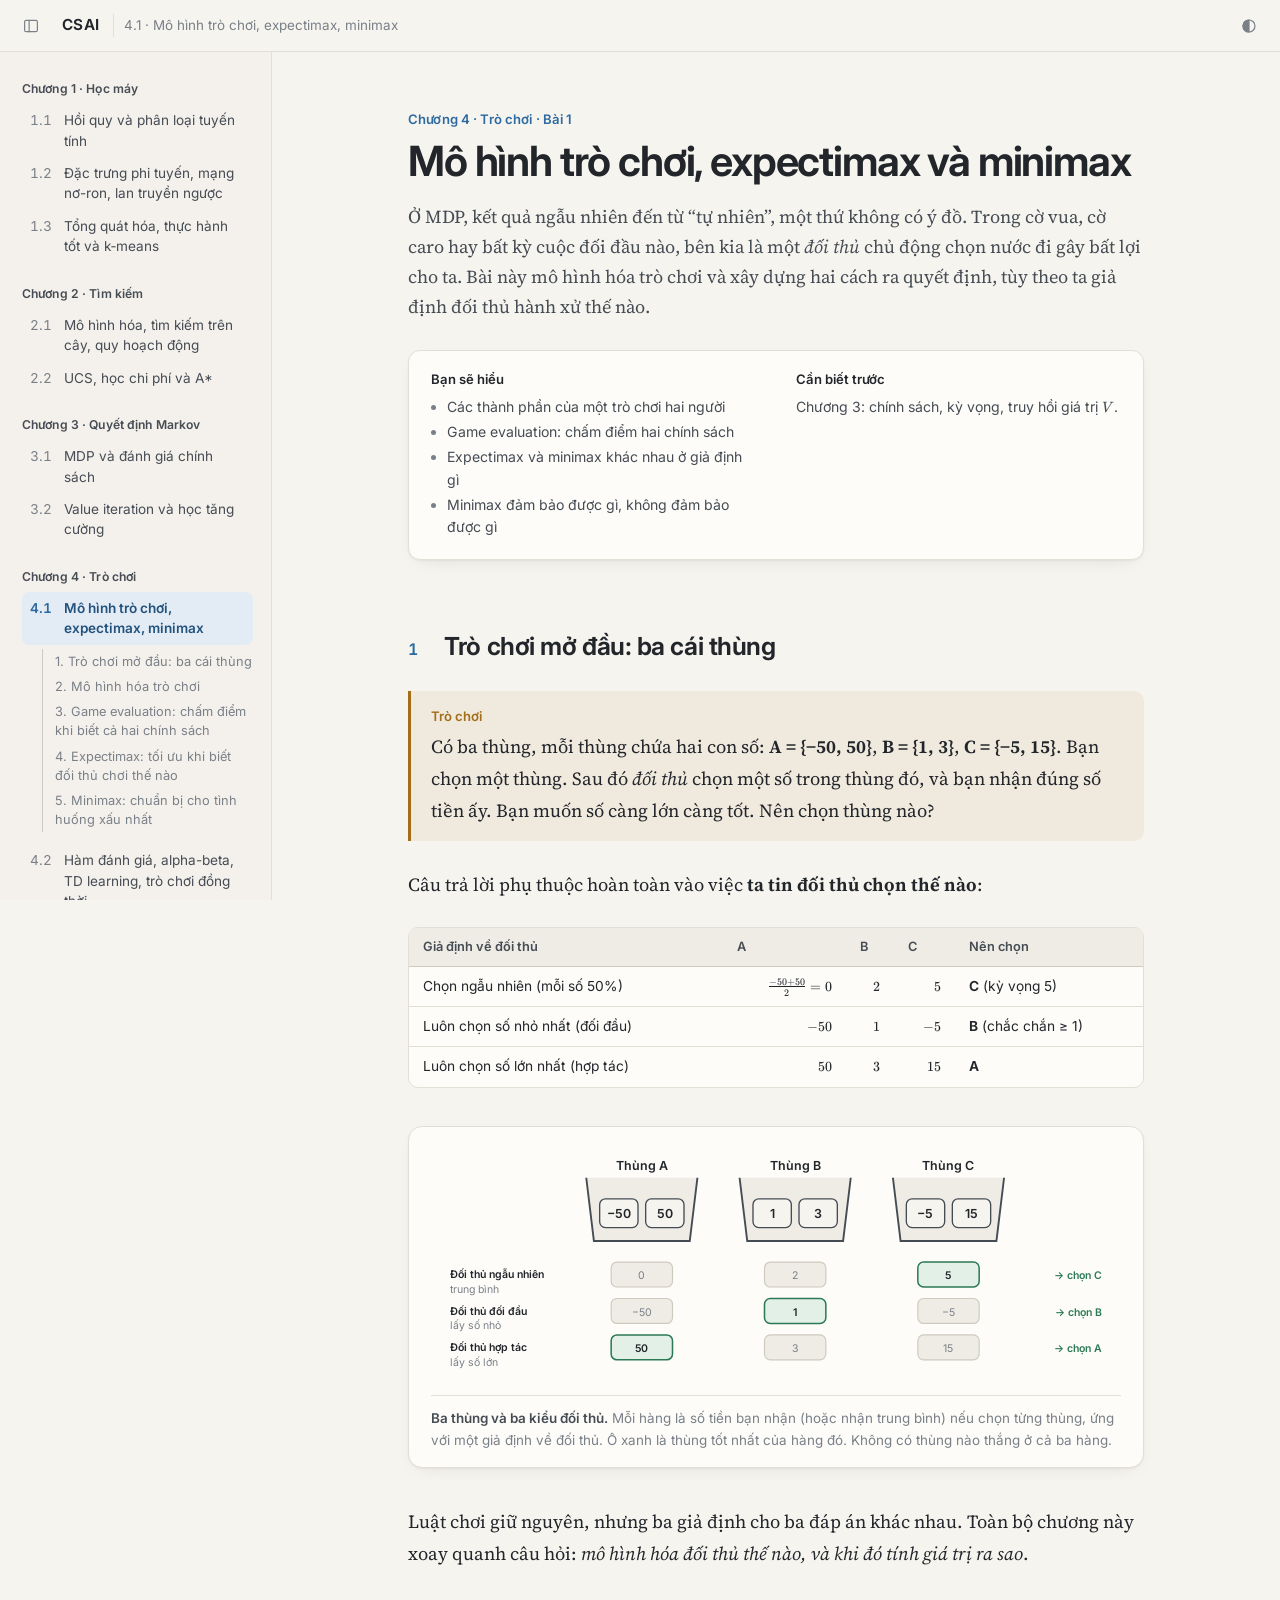
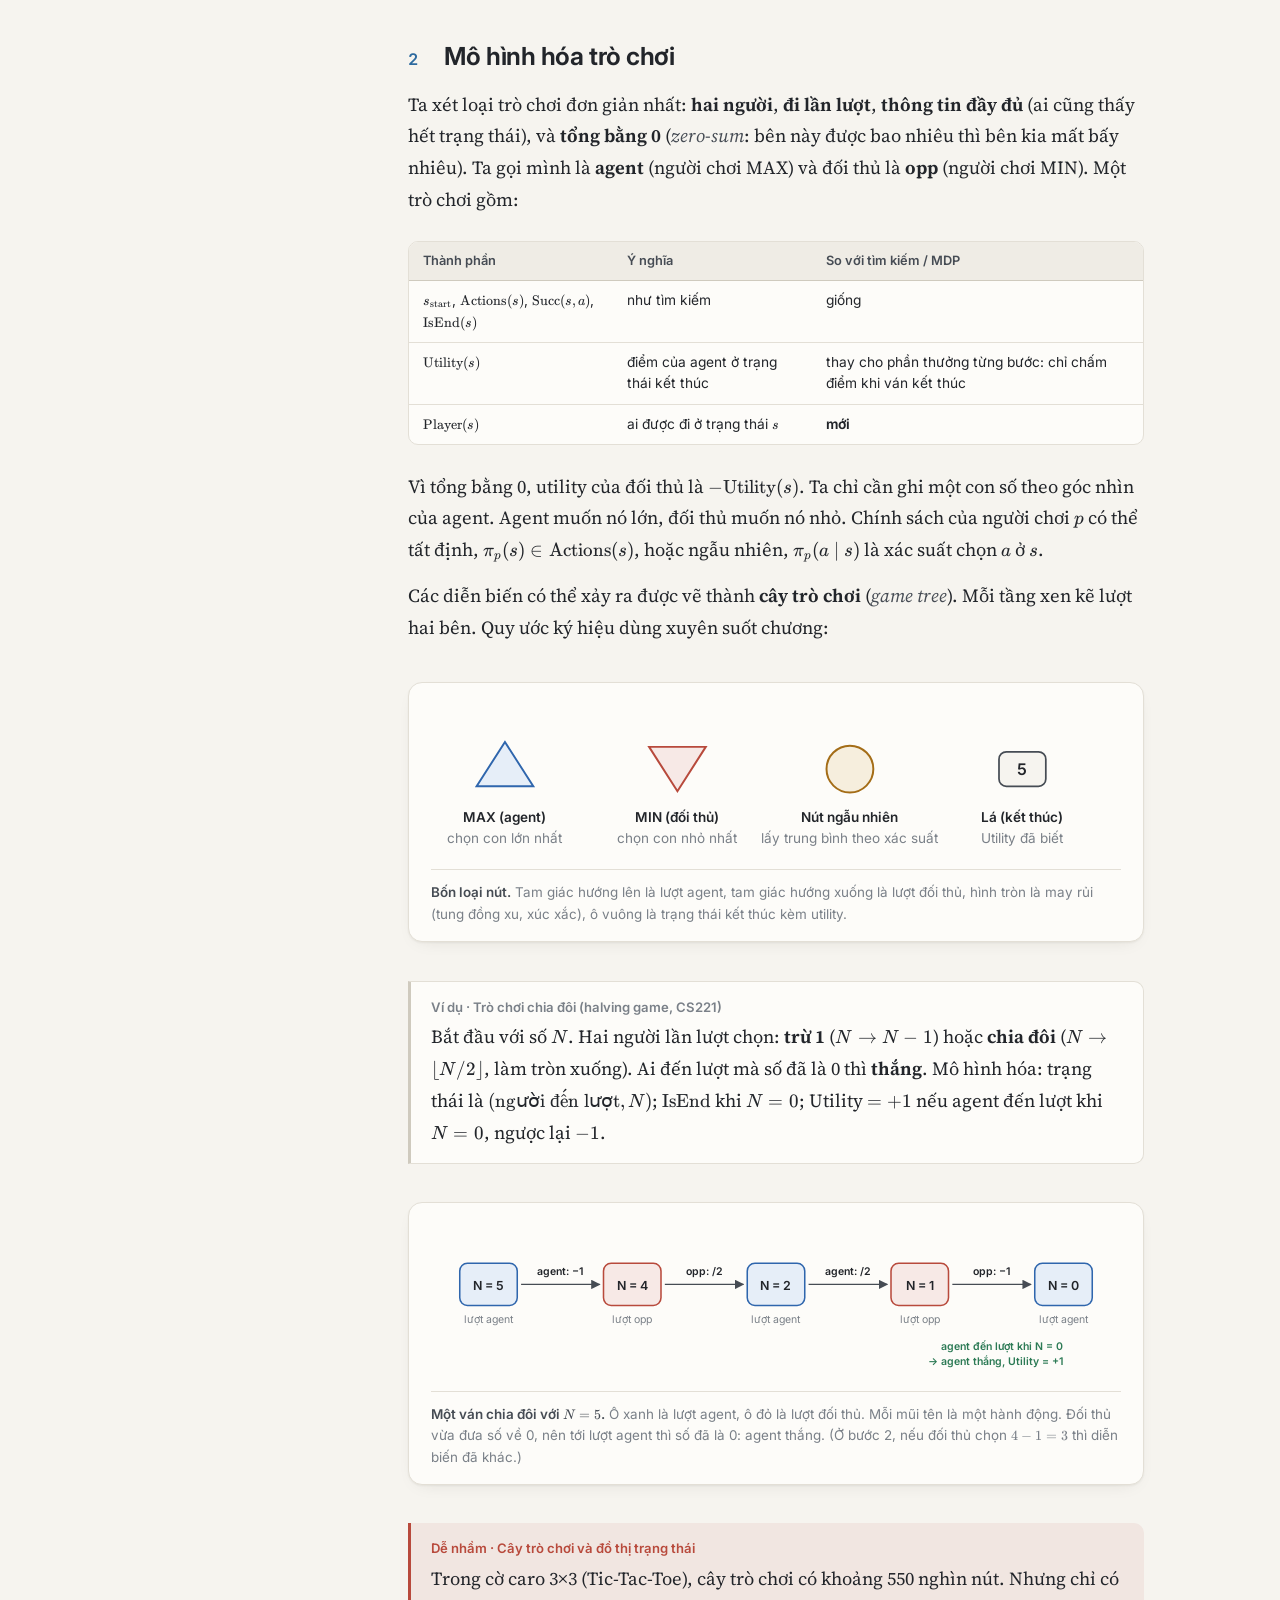
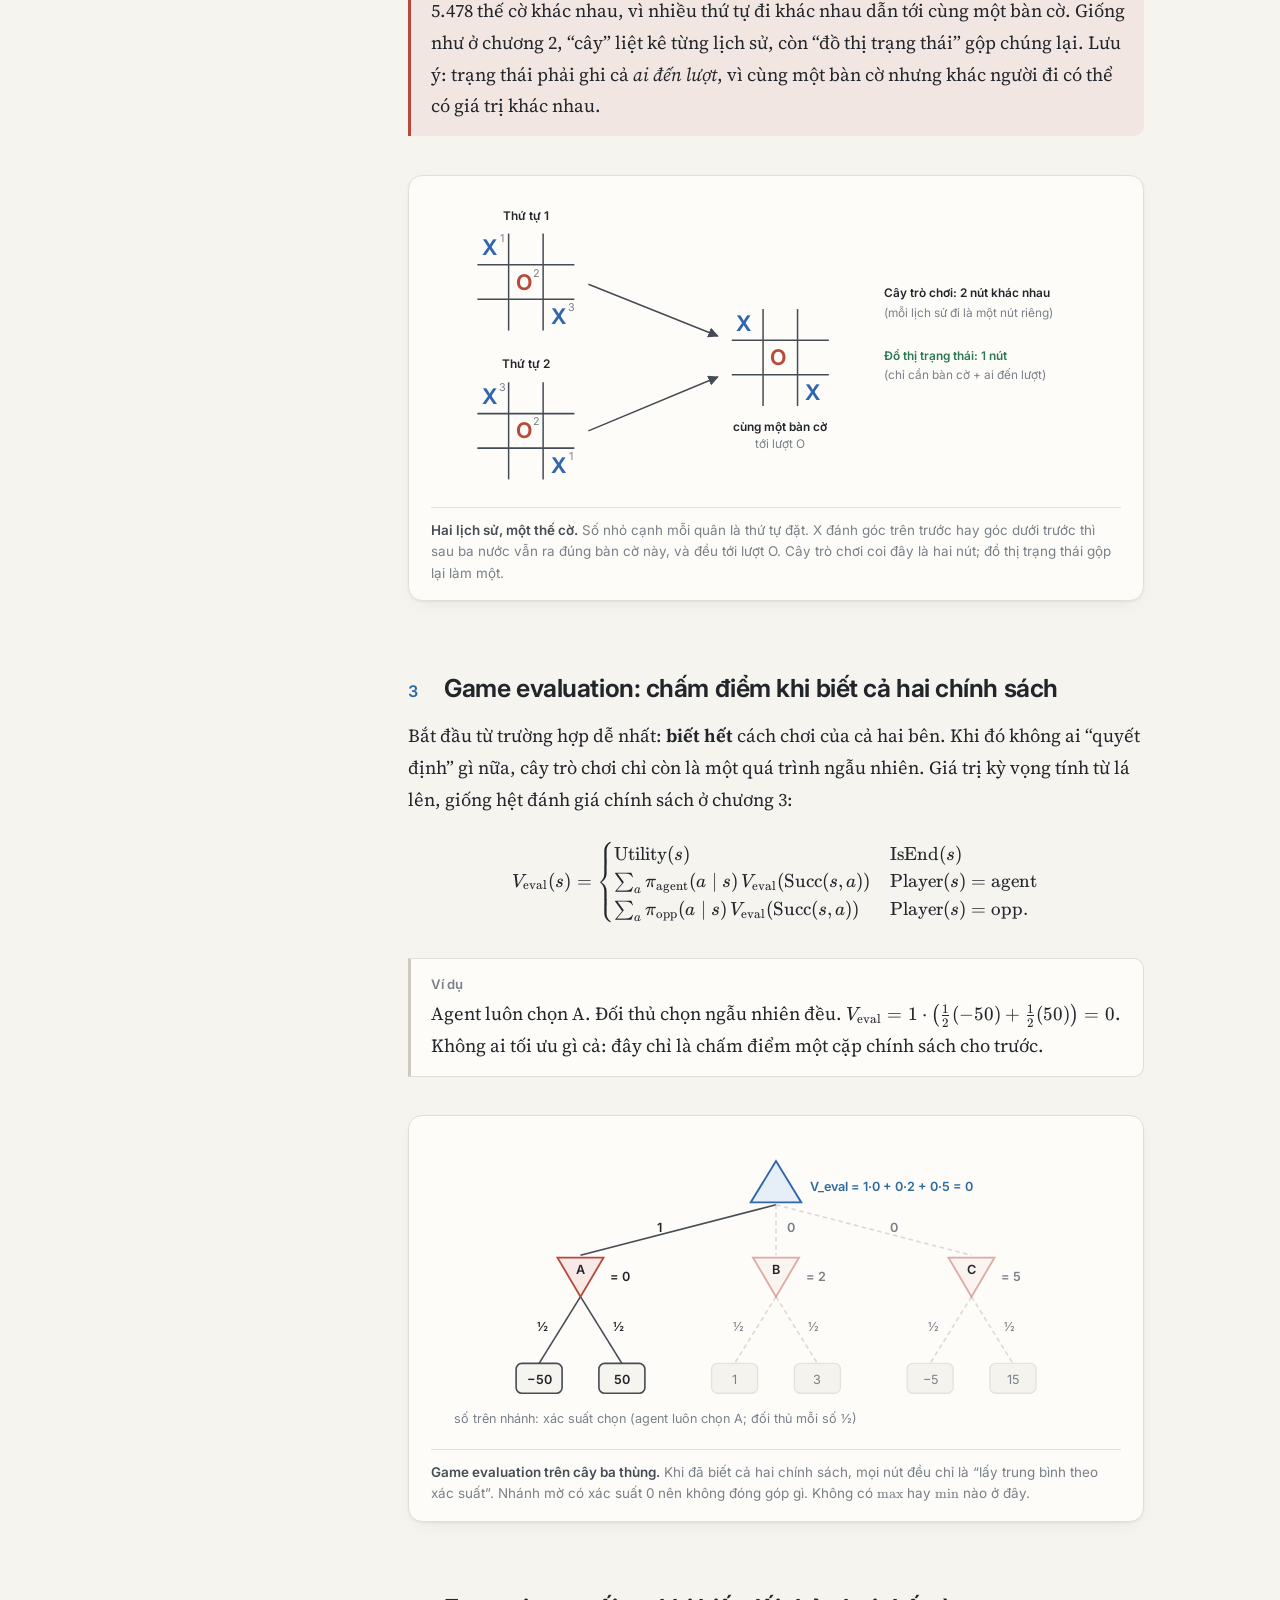
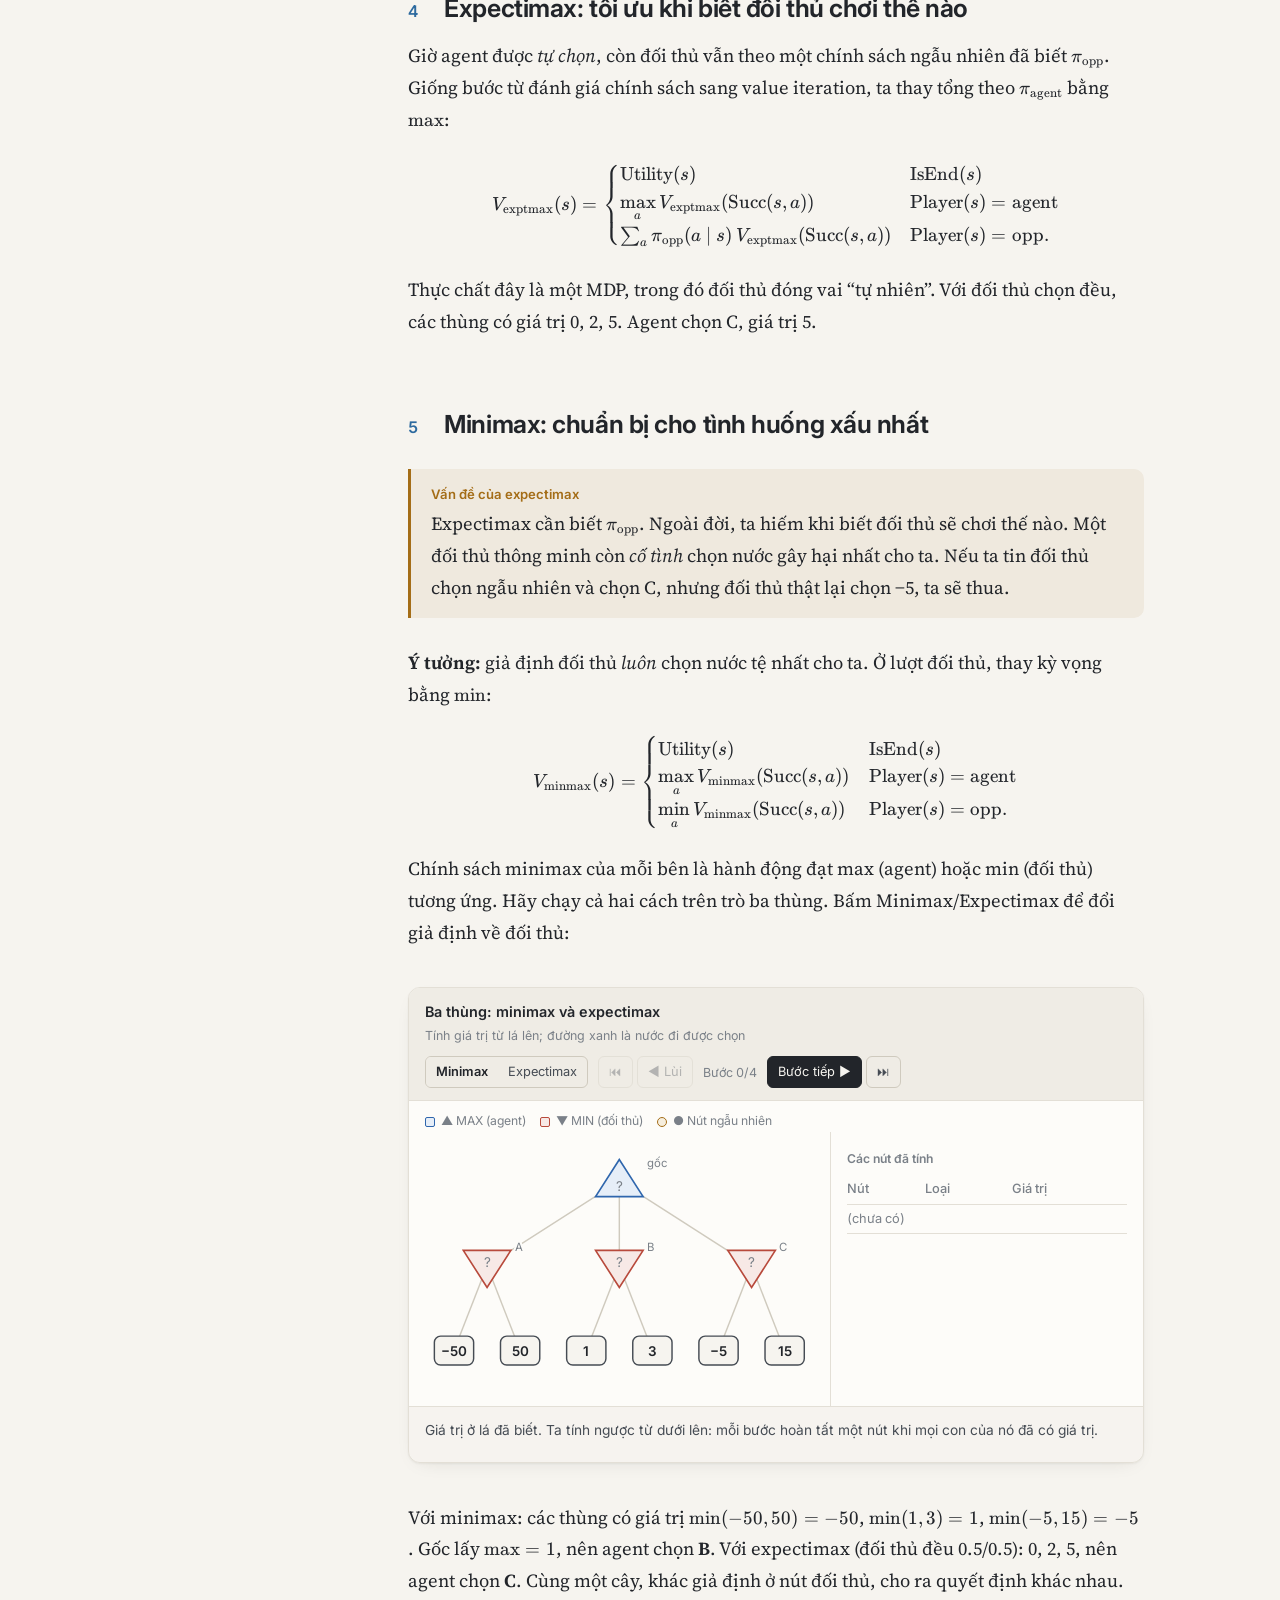
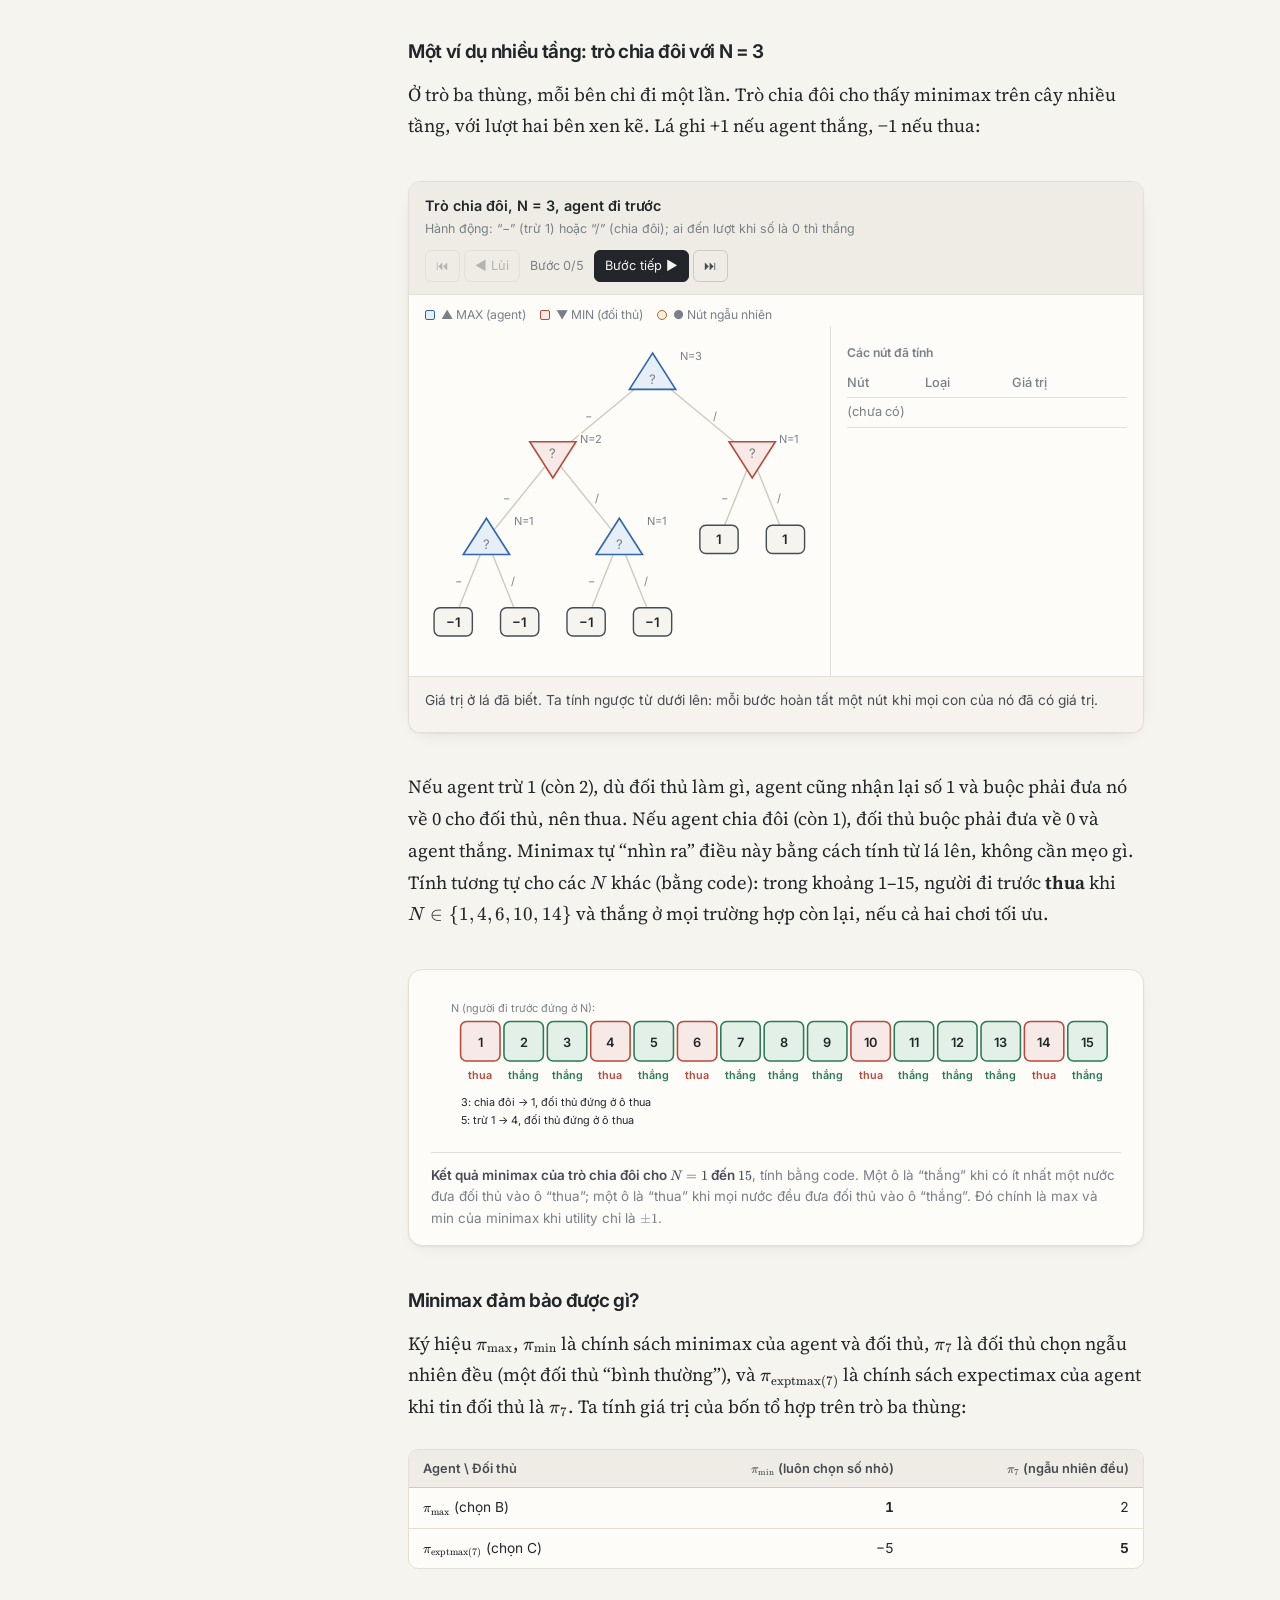
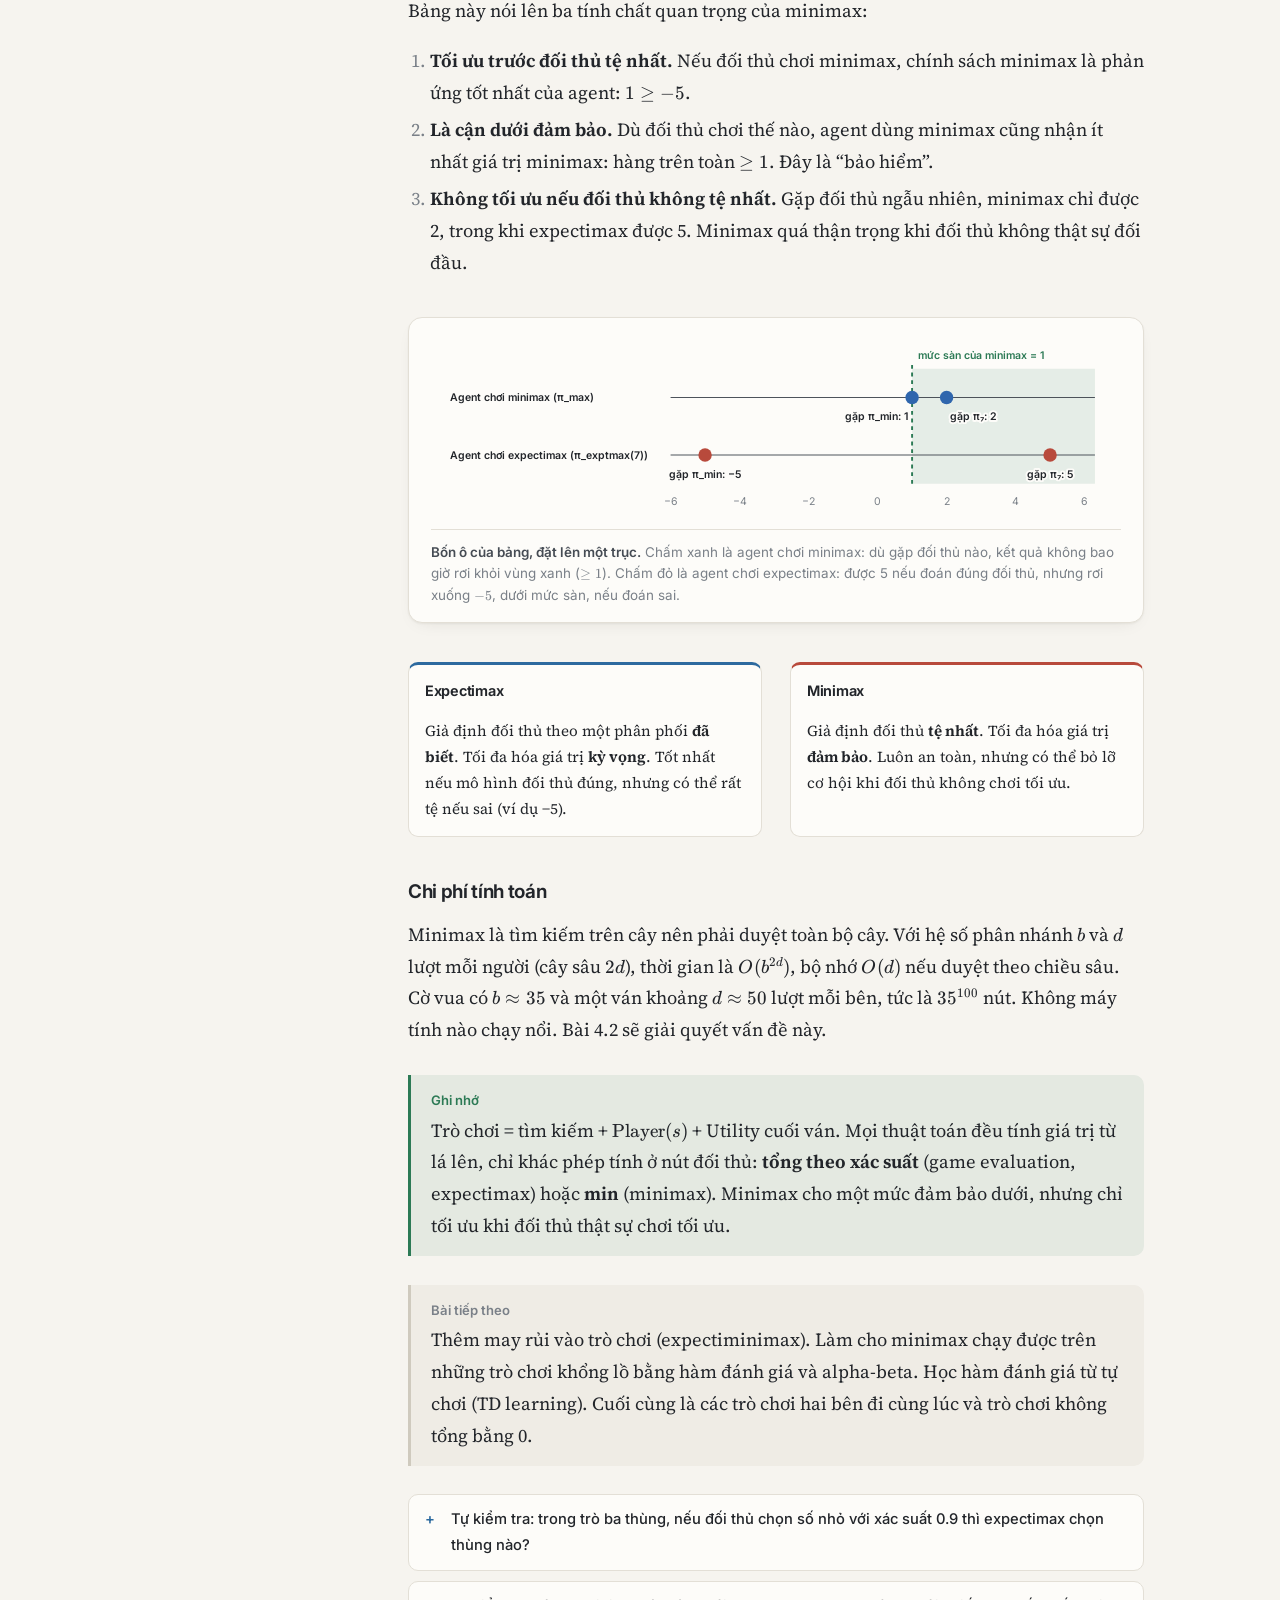
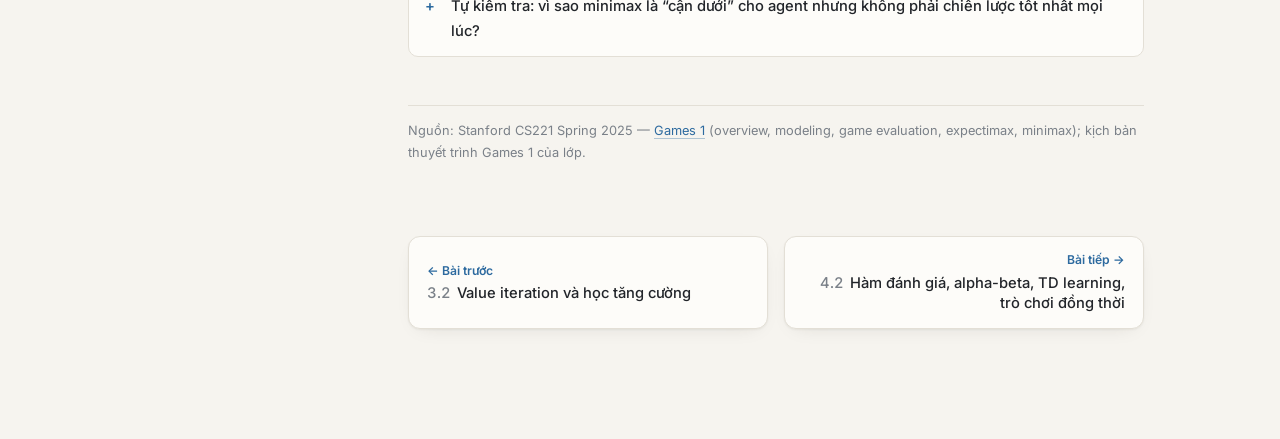
==== commit 720196fb: "Bổ sung hình minh họa và giải thích cho người mới - Thêm 75 hình SVG minh họa cho các ví dụ ở cả 9 b" ====
--- a/games-1-minimax.html
+++ b/games-1-minimax.html
@@ -36,6 +36,13 @@
 <tr><td>Luôn chọn số nhỏ nhất (đối đầu)</td><td class="n">\(-50\)</td><td class="n">\(1\)</td><td class="n">\(-5\)</td><td><b>B</b> (chắc chắn ≥ 1)</td></tr>
 <tr><td>Luôn chọn số lớn nhất (hợp tác)</td><td class="n">\(50\)</td><td class="n">\(3\)</td><td class="n">\(15\)</td><td><b>A</b></td></tr>
 </table></div>
+<figure class="fig" id="fig-g1-bins">
+<svg viewBox="0 0 720 240" role="img" aria-label="Ba thùng và giá trị của chúng dưới ba giả định về đối thủ">
+<defs><marker id="mH1" viewBox="0 0 10 10" refX="9" refY="5" markerWidth="7" markerHeight="7" orient="auto"><path d="M0,0L10,5L0,10z" class="arrow-head"/></marker></defs><path d="M162,30 L170,96 L270,96 L278,30" class="ln-ink" style="stroke-width:2;fill:var(--surface-2)"/><text x="220" y="22" text-anchor="middle" class="t-b">Thùng A</text><rect x="176" y="52" width="40" height="30" rx="6" class="nd"/><text x="196" y="72" text-anchor="middle" class="t-b">−50</text><rect x="224" y="52" width="40" height="30" rx="6" class="nd"/><text x="244" y="72" text-anchor="middle" class="t-b">50</text><path d="M322,30 L330,96 L430,96 L438,30" class="ln-ink" style="stroke-width:2;fill:var(--surface-2)"/><text x="380" y="22" text-anchor="middle" class="t-b">Thùng B</text><rect x="336" y="52" width="40" height="30" rx="6" class="nd"/><text x="356" y="72" text-anchor="middle" class="t-b">1</text><rect x="384" y="52" width="40" height="30" rx="6" class="nd"/><text x="404" y="72" text-anchor="middle" class="t-b">3</text><path d="M482,30 L490,96 L590,96 L598,30" class="ln-ink" style="stroke-width:2;fill:var(--surface-2)"/><text x="540" y="22" text-anchor="middle" class="t-b">Thùng C</text><rect x="496" y="52" width="40" height="30" rx="6" class="nd"/><text x="516" y="72" text-anchor="middle" class="t-b">−5</text><rect x="544" y="52" width="40" height="30" rx="6" class="nd"/><text x="564" y="72" text-anchor="middle" class="t-b">15</text><text x="20" y="135" class="t-small t-b">Đối thủ ngẫu nhiên</text><text x="20" y="150" class="t-small t-muted">trung bình</text><rect x="188" y="118" width="64" height="26" rx="6" class="nd-soft"/><text x="220" y="136" text-anchor="middle" class="t-small t-muted">0</text><rect x="348" y="118" width="64" height="26" rx="6" class="nd-soft"/><text x="380" y="136" text-anchor="middle" class="t-small t-muted">2</text><rect x="508" y="118" width="64" height="26" rx="6" class="nd-ok"/><text x="540" y="136" text-anchor="middle" class="t-small t-b">5</text><text x="700" y="136" text-anchor="end" class="t-small t-ok t-b">→ chọn C</text><text x="20" y="173" class="t-small t-b">Đối thủ đối đầu</text><text x="20" y="188" class="t-small t-muted">lấy số nhỏ</text><rect x="188" y="156" width="64" height="26" rx="6" class="nd-soft"/><text x="220" y="174" text-anchor="middle" class="t-small t-muted">−50</text><rect x="348" y="156" width="64" height="26" rx="6" class="nd-ok"/><text x="380" y="174" text-anchor="middle" class="t-small t-b">1</text><rect x="508" y="156" width="64" height="26" rx="6" class="nd-soft"/><text x="540" y="174" text-anchor="middle" class="t-small t-muted">−5</text><text x="700" y="174" text-anchor="end" class="t-small t-ok t-b">→ chọn B</text><text x="20" y="211" class="t-small t-b">Đối thủ hợp tác</text><text x="20" y="226" class="t-small t-muted">lấy số lớn</text><rect x="188" y="194" width="64" height="26" rx="6" class="nd-ok"/><text x="220" y="212" text-anchor="middle" class="t-small t-b">50</text><rect x="348" y="194" width="64" height="26" rx="6" class="nd-soft"/><text x="380" y="212" text-anchor="middle" class="t-small t-muted">3</text><rect x="508" y="194" width="64" height="26" rx="6" class="nd-soft"/><text x="540" y="212" text-anchor="middle" class="t-small t-muted">15</text><text x="700" y="212" text-anchor="end" class="t-small t-ok t-b">→ chọn A</text>
+</svg>
+<figcaption><b>Ba thùng và ba kiểu đối thủ.</b> Mỗi hàng là số tiền bạn nhận (hoặc nhận trung bình) nếu chọn từng thùng, ứng với một giả định về đối thủ. Ô xanh là thùng tốt nhất của hàng đó. Không có thùng nào thắng ở cả ba hàng.</figcaption>
+</figure>
+
 <p>Luật chơi giữ nguyên, nhưng ba giả định cho ba đáp án khác nhau. Toàn bộ chương này xoay quanh câu hỏi: <em>mô hình hóa đối thủ thế nào, và khi đó tính giá trị ra sao</em>.</p>
 
 <h2 id="modeling"><span class="sec">2</span>Mô hình hóa trò chơi</h2>
@@ -64,9 +71,23 @@
 <p>Bắt đầu với số \(N\). Hai người lần lượt chọn: <b>trừ 1</b> (\(N \to N-1\)) hoặc <b>chia đôi</b> (\(N \to \lfloor N/2 \rfloor\), làm tròn xuống). Ai đến lượt mà số đã là 0 thì <b>thắng</b>. Mô hình hóa: trạng thái là \((\text{người đến lượt}, N)\); \(\text{IsEnd}\) khi \(N = 0\); Utility \(= +1\) nếu agent đến lượt khi \(N=0\), ngược lại \(-1\).</p>
 </div>
 
+<figure class="fig" id="fig-g1-halving-play">
+<svg viewBox="0 0 720 156" role="img" aria-label="Một ván của trò chơi chia đôi bắt đầu từ N bằng 5">
+<defs><marker id="mH2" viewBox="0 0 10 10" refX="9" refY="5" markerWidth="7" markerHeight="7" orient="auto"><path d="M0,0L10,5L0,10z" class="arrow-head"/></marker></defs><rect x="30" y="40" width="60" height="44" rx="8" class="nd-max"/><text x="60" y="68" text-anchor="middle" class="t-b">N = 5</text><text x="60" y="102" text-anchor="middle" class="t-small t-muted">lượt agent</text><rect x="180" y="40" width="60" height="44" rx="8" class="nd-min"/><text x="210" y="68" text-anchor="middle" class="t-b">N = 4</text><text x="210" y="102" text-anchor="middle" class="t-small t-muted">lượt opp</text><line x1="94" y1="62" x2="176" y2="62" class="ln-ink" marker-end="url(#mH2)"/><text x="135" y="52" text-anchor="middle" class="t-small t-b">agent: −1</text><rect x="330" y="40" width="60" height="44" rx="8" class="nd-max"/><text x="360" y="68" text-anchor="middle" class="t-b">N = 2</text><text x="360" y="102" text-anchor="middle" class="t-small t-muted">lượt agent</text><line x1="244" y1="62" x2="326" y2="62" class="ln-ink" marker-end="url(#mH2)"/><text x="285" y="52" text-anchor="middle" class="t-small t-b">opp: /2</text><rect x="480" y="40" width="60" height="44" rx="8" class="nd-min"/><text x="510" y="68" text-anchor="middle" class="t-b">N = 1</text><text x="510" y="102" text-anchor="middle" class="t-small t-muted">lượt opp</text><line x1="394" y1="62" x2="476" y2="62" class="ln-ink" marker-end="url(#mH2)"/><text x="435" y="52" text-anchor="middle" class="t-small t-b">agent: /2</text><rect x="630" y="40" width="60" height="44" rx="8" class="nd-max"/><text x="660" y="68" text-anchor="middle" class="t-b">N = 0</text><text x="660" y="102" text-anchor="middle" class="t-small t-muted">lượt agent</text><line x1="544" y1="62" x2="626" y2="62" class="ln-ink" marker-end="url(#mH2)"/><text x="585" y="52" text-anchor="middle" class="t-small t-b">opp: −1</text><text x="660" y="130" text-anchor="end" class="t-small t-ok t-b">agent đến lượt khi N = 0</text><text x="660" y="146" text-anchor="end" class="t-small t-ok t-b">→ agent thắng, Utility = +1</text>
+</svg>
+<figcaption><b>Một ván chia đôi với \(N = 5\).</b> Ô xanh là lượt agent, ô đỏ là lượt đối thủ. Mỗi mũi tên là một hành động. Đối thủ vừa đưa số về 0, nên tới lượt agent thì số đã là 0: agent thắng. (Ở bước 2, nếu đối thủ chọn \(4 - 1 = 3\) thì diễn biến đã khác.)</figcaption>
+</figure>
+
 <div class="box pitfall"><div class="box-h">Dễ nhầm · Cây trò chơi và đồ thị trạng thái</div>
 <p>Trong cờ caro 3×3 (Tic-Tac-Toe), cây trò chơi có khoảng 550 nghìn nút. Nhưng chỉ có 5.478 thế cờ khác nhau, vì nhiều thứ tự đi khác nhau dẫn tới cùng một bàn cờ. Giống như ở chương 2, “cây” liệt kê từng lịch sử, còn “đồ thị trạng thái” gộp chúng lại. Lưu ý: trạng thái phải ghi cả <em>ai đến lượt</em>, vì cùng một bàn cờ nhưng khác người đi có thể có giá trị khác nhau.</p>
 </div>
+
+<figure class="fig" id="fig-g1-ttt">
+<svg viewBox="0 0 640 272" role="img" aria-label="Hai thứ tự đi khác nhau dẫn tới cùng một bàn cờ caro">
+<defs><marker id="mH3" viewBox="0 0 10 10" refX="9" refY="5" markerWidth="7" markerHeight="7" orient="auto"><path d="M0,0L10,5L0,10z" class="arrow-head"/></marker></defs><text x="88" y="20" text-anchor="middle" class="t-small t-b">Thứ tự 1</text><rect x="40" y="30" width="96" height="96" class="f-bg" style="stroke:none"/><line x1="72" y1="33" x2="72" y2="123" class="ln-ink"/><line x1="43" y1="62" x2="133" y2="62" class="ln-ink"/><line x1="104" y1="33" x2="104" y2="123" class="ln-ink"/><line x1="43" y1="94" x2="133" y2="94" class="ln-ink"/><text x="54" y="53" text-anchor="middle" class="t-big t-max" style="font-size:20px">X</text><text x="66" y="41" text-anchor="middle" class="t-small t-muted" style="font-size:10px">1</text><text x="86" y="85" text-anchor="middle" class="t-big t-min" style="font-size:20px">O</text><text x="98" y="73" text-anchor="middle" class="t-small t-muted" style="font-size:10px">2</text><text x="118" y="117" text-anchor="middle" class="t-big t-max" style="font-size:20px">X</text><text x="130" y="105" text-anchor="middle" class="t-small t-muted" style="font-size:10px">3</text><text x="88" y="158" text-anchor="middle" class="t-small t-b">Thứ tự 2</text><rect x="40" y="168" width="96" height="96" class="f-bg" style="stroke:none"/><line x1="72" y1="171" x2="72" y2="261" class="ln-ink"/><line x1="43" y1="200" x2="133" y2="200" class="ln-ink"/><line x1="104" y1="171" x2="104" y2="261" class="ln-ink"/><line x1="43" y1="232" x2="133" y2="232" class="ln-ink"/><text x="118" y="255" text-anchor="middle" class="t-big t-max" style="font-size:20px">X</text><text x="130" y="243" text-anchor="middle" class="t-small t-muted" style="font-size:10px">1</text><text x="86" y="223" text-anchor="middle" class="t-big t-min" style="font-size:20px">O</text><text x="98" y="211" text-anchor="middle" class="t-small t-muted" style="font-size:10px">2</text><text x="54" y="191" text-anchor="middle" class="t-big t-max" style="font-size:20px">X</text><text x="66" y="179" text-anchor="middle" class="t-small t-muted" style="font-size:10px">3</text><line x1="146" y1="80" x2="266" y2="128" class="ln-ink" marker-end="url(#mH3)"/><line x1="146" y1="216" x2="266" y2="166" class="ln-ink" marker-end="url(#mH3)"/><rect x="276" y="100" width="96" height="96" class="f-bg" style="stroke:none"/><line x1="308" y1="103" x2="308" y2="193" class="ln-ink"/><line x1="279" y1="132" x2="369" y2="132" class="ln-ink"/><line x1="340" y1="103" x2="340" y2="193" class="ln-ink"/><line x1="279" y1="164" x2="369" y2="164" class="ln-ink"/><text x="290" y="123" text-anchor="middle" class="t-big t-max" style="font-size:20px">X</text><text x="322" y="155" text-anchor="middle" class="t-big t-min" style="font-size:20px">O</text><text x="354" y="187" text-anchor="middle" class="t-big t-max" style="font-size:20px">X</text><text x="324" y="216" text-anchor="middle" class="t-small t-b">cùng một bàn cờ</text><text x="324" y="232" text-anchor="middle" class="t-small t-muted">tới lượt O</text><text x="420" y="92" class="t-small t-b">Cây trò chơi: 2 nút khác nhau</text><text x="420" y="110" class="t-small t-muted">(mỗi lịch sử đi là một nút riêng)</text><text x="420" y="150" class="t-small t-b t-ok">Đồ thị trạng thái: 1 nút</text><text x="420" y="168" class="t-small t-muted">(chỉ cần bàn cờ + ai đến lượt)</text>
+</svg>
+<figcaption><b>Hai lịch sử, một thế cờ.</b> Số nhỏ cạnh mỗi quân là thứ tự đặt. X đánh góc trên trước hay góc dưới trước thì sau ba nước vẫn ra đúng bàn cờ này, và đều tới lượt O. Cây trò chơi coi đây là hai nút; đồ thị trạng thái gộp lại làm một.</figcaption>
+</figure>
 
 <h2 id="game-eval"><span class="sec">3</span>Game evaluation: chấm điểm khi biết cả hai chính sách</h2>
 <p>Bắt đầu từ trường hợp dễ nhất: <b>biết hết</b> cách chơi của cả hai bên. Khi đó không ai “quyết định” gì nữa, cây trò chơi chỉ còn là một quá trình ngẫu nhiên. Giá trị kỳ vọng tính từ lá lên, giống hệt đánh giá chính sách ở chương 3:</p>
@@ -74,6 +95,13 @@
 <div class="box example"><div class="box-h">Ví dụ</div>
 <p>Agent luôn chọn A. Đối thủ chọn ngẫu nhiên đều. \(V_{\text{eval}} = 1\cdot\big(\tfrac12(-50) + \tfrac12(50)\big) = 0\). Không ai tối ưu gì cả: đây chỉ là chấm điểm một cặp chính sách cho trước.</p>
 </div>
+
+<figure class="fig" id="fig-g1-eval-tree">
+<svg viewBox="0 0 600 256" role="img" aria-label="Cây trò chơi ba thùng với xác suất của cả hai bên">
+<line x1="300" y1="58" x2="130" y2="102" class="ln-ink"/><text x="201" y="82" text-anchor="end" class="t-small t-b">1</text><line x1="130" y1="138" x2="94" y2="196" class="ln-ink"/><text x="102" y="168" text-anchor="end" class="t-small t-b">½</text><rect x="74" y="196" width="40" height="26" rx="5" class="nd"/><text x="94" y="214" text-anchor="middle" class="t-small t-b">−50</text><line x1="130" y1="138" x2="166" y2="196" class="ln-ink"/><text x="158" y="168" class="t-small t-b">½</text><rect x="146" y="196" width="40" height="26" rx="5" class="nd"/><text x="166" y="214" text-anchor="middle" class="t-small t-b">50</text><polygon points="110,104 150,104 130,138" class="nd-min"/><text x="130" y="118" text-anchor="middle" class="t-small t-b">A</text><text x="156" y="124" class="t-small t-b">= 0</text><line x1="300" y1="58" x2="300" y2="102" class="ln-faint" stroke-dasharray="4 3"/><text x="310" y="82" class="t-small t-b t-muted">0</text><line x1="300" y1="138" x2="264" y2="196" class="ln-faint" stroke-dasharray="4 3"/><text x="272" y="168" text-anchor="end" class="t-small t-muted">½</text><rect x="244" y="196" width="40" height="26" rx="5" class="nd-soft" style="opacity:.5"/><text x="264" y="214" text-anchor="middle" class="t-small t-muted">1</text><line x1="300" y1="138" x2="336" y2="196" class="ln-faint" stroke-dasharray="4 3"/><text x="328" y="168" class="t-small t-muted">½</text><rect x="316" y="196" width="40" height="26" rx="5" class="nd-soft" style="opacity:.5"/><text x="336" y="214" text-anchor="middle" class="t-small t-muted">3</text><polygon points="280,104 320,104 300,138" class="nd-min" style="opacity:.45"/><text x="300" y="118" text-anchor="middle" class="t-small t-b">B</text><text x="326" y="124" class="t-small t-b t-muted">= 2</text><line x1="300" y1="58" x2="470" y2="102" class="ln-faint" stroke-dasharray="4 3"/><text x="399" y="82" class="t-small t-b t-muted">0</text><line x1="470" y1="138" x2="434" y2="196" class="ln-faint" stroke-dasharray="4 3"/><text x="442" y="168" text-anchor="end" class="t-small t-muted">½</text><rect x="414" y="196" width="40" height="26" rx="5" class="nd-soft" style="opacity:.5"/><text x="434" y="214" text-anchor="middle" class="t-small t-muted">−5</text><line x1="470" y1="138" x2="506" y2="196" class="ln-faint" stroke-dasharray="4 3"/><text x="498" y="168" class="t-small t-muted">½</text><rect x="486" y="196" width="40" height="26" rx="5" class="nd-soft" style="opacity:.5"/><text x="506" y="214" text-anchor="middle" class="t-small t-muted">15</text><polygon points="450,104 490,104 470,138" class="nd-min" style="opacity:.45"/><text x="470" y="118" text-anchor="middle" class="t-small t-b">C</text><text x="496" y="124" class="t-small t-b t-muted">= 5</text><polygon points="300,20 278,56 322,56" class="nd-max"/><text x="330" y="46" class="t-small t-b t-acc">V_eval = 1·0 + 0·2 + 0·5 = 0</text><text x="20" y="248" class="t-small t-muted">số trên nhánh: xác suất chọn (agent luôn chọn A; đối thủ mỗi số ½)</text>
+</svg>
+<figcaption><b>Game evaluation trên cây ba thùng.</b> Khi đã biết cả hai chính sách, mọi nút đều chỉ là “lấy trung bình theo xác suất”. Nhánh mờ có xác suất 0 nên không đóng góp gì. Không có \(\max\) hay \(\min\) nào ở đây.</figcaption>
+</figure>
 
 <h2 id="expectimax"><span class="sec">4</span>Expectimax: tối ưu khi biết đối thủ chơi thế nào</h2>
 <p>Giờ agent được <em>tự chọn</em>, còn đối thủ vẫn theo một chính sách ngẫu nhiên đã biết \(\pi_{\text{opp}}\). Giống bước từ đánh giá chính sách sang value iteration, ta thay tổng theo \(\pi_{\text{agent}}\) bằng \(\max\):</p>
@@ -101,6 +129,13 @@
 
 <p>Nếu agent trừ 1 (còn 2), dù đối thủ làm gì, agent cũng nhận lại số 1 và buộc phải đưa nó về 0 cho đối thủ, nên thua. Nếu agent chia đôi (còn 1), đối thủ buộc phải đưa về 0 và agent thắng. Minimax tự “nhìn ra” điều này bằng cách tính từ lá lên, không cần mẹo gì. Tính tương tự cho các \(N\) khác (bằng code): trong khoảng 1–15, người đi trước <b>thua</b> khi \(N \in \{1, 4, 6, 10, 14\}\) và thắng ở mọi trường hợp còn lại, nếu cả hai chơi tối ưu.</p>
 
+<figure class="fig" id="fig-g1-halving-map">
+<svg viewBox="0 0 700 146" role="img" aria-label="Bảng thắng thua của người đi trước trong trò chia đôi">
+<rect x="30" y="30" width="40" height="40" rx="6" class="nd-min"/><text x="50" y="56" text-anchor="middle" class="t-b">1</text><text x="50" y="88" text-anchor="middle" class="t-small t-b t-min">thua</text><rect x="74" y="30" width="40" height="40" rx="6" class="nd-ok"/><text x="94" y="56" text-anchor="middle" class="t-b">2</text><text x="94" y="88" text-anchor="middle" class="t-small t-b t-ok">thắng</text><rect x="118" y="30" width="40" height="40" rx="6" class="nd-ok"/><text x="138" y="56" text-anchor="middle" class="t-b">3</text><text x="138" y="88" text-anchor="middle" class="t-small t-b t-ok">thắng</text><rect x="162" y="30" width="40" height="40" rx="6" class="nd-min"/><text x="182" y="56" text-anchor="middle" class="t-b">4</text><text x="182" y="88" text-anchor="middle" class="t-small t-b t-min">thua</text><rect x="206" y="30" width="40" height="40" rx="6" class="nd-ok"/><text x="226" y="56" text-anchor="middle" class="t-b">5</text><text x="226" y="88" text-anchor="middle" class="t-small t-b t-ok">thắng</text><rect x="250" y="30" width="40" height="40" rx="6" class="nd-min"/><text x="270" y="56" text-anchor="middle" class="t-b">6</text><text x="270" y="88" text-anchor="middle" class="t-small t-b t-min">thua</text><rect x="294" y="30" width="40" height="40" rx="6" class="nd-ok"/><text x="314" y="56" text-anchor="middle" class="t-b">7</text><text x="314" y="88" text-anchor="middle" class="t-small t-b t-ok">thắng</text><rect x="338" y="30" width="40" height="40" rx="6" class="nd-ok"/><text x="358" y="56" text-anchor="middle" class="t-b">8</text><text x="358" y="88" text-anchor="middle" class="t-small t-b t-ok">thắng</text><rect x="382" y="30" width="40" height="40" rx="6" class="nd-ok"/><text x="402" y="56" text-anchor="middle" class="t-b">9</text><text x="402" y="88" text-anchor="middle" class="t-small t-b t-ok">thắng</text><rect x="426" y="30" width="40" height="40" rx="6" class="nd-min"/><text x="446" y="56" text-anchor="middle" class="t-b">10</text><text x="446" y="88" text-anchor="middle" class="t-small t-b t-min">thua</text><rect x="470" y="30" width="40" height="40" rx="6" class="nd-ok"/><text x="490" y="56" text-anchor="middle" class="t-b">11</text><text x="490" y="88" text-anchor="middle" class="t-small t-b t-ok">thắng</text><rect x="514" y="30" width="40" height="40" rx="6" class="nd-ok"/><text x="534" y="56" text-anchor="middle" class="t-b">12</text><text x="534" y="88" text-anchor="middle" class="t-small t-b t-ok">thắng</text><rect x="558" y="30" width="40" height="40" rx="6" class="nd-ok"/><text x="578" y="56" text-anchor="middle" class="t-b">13</text><text x="578" y="88" text-anchor="middle" class="t-small t-b t-ok">thắng</text><rect x="602" y="30" width="40" height="40" rx="6" class="nd-min"/><text x="622" y="56" text-anchor="middle" class="t-b">14</text><text x="622" y="88" text-anchor="middle" class="t-small t-b t-min">thua</text><rect x="646" y="30" width="40" height="40" rx="6" class="nd-ok"/><text x="666" y="56" text-anchor="middle" class="t-b">15</text><text x="666" y="88" text-anchor="middle" class="t-small t-b t-ok">thắng</text><text x="20" y="20" class="t-small t-muted">N (người đi trước đứng ở N):</text><text x="30" y="116" class="t-small">3: chia đôi → 1, đối thủ đứng ở ô thua</text><text x="30" y="134" class="t-small">5: trừ 1 → 4, đối thủ đứng ở ô thua</text>
+</svg>
+<figcaption><b>Kết quả minimax của trò chia đôi cho \(N = 1\) đến \(15\)</b>, tính bằng code. Một ô là “thắng” khi có ít nhất một nước đưa đối thủ vào ô “thua”; một ô là “thua” khi mọi nước đều đưa đối thủ vào ô “thắng”. Đó chính là max và min của minimax khi utility chỉ là \(\pm 1\).</figcaption>
+</figure>
+
 <h3>Minimax đảm bảo được gì?</h3>
 <p>Ký hiệu \(\pi_{\max}\), \(\pi_{\min}\) là chính sách minimax của agent và đối thủ, \(\pi_{7}\) là đối thủ chọn ngẫu nhiên đều (một đối thủ “bình thường”), và \(\pi_{\text{exptmax}(7)}\) là chính sách expectimax của agent khi tin đối thủ là \(\pi_7\). Ta tính giá trị của bốn tổ hợp trên trò ba thùng:</p>
 <div class="tbl-wrap"><table class="tbl">
@@ -114,6 +149,13 @@
 <li><b>Là cận dưới đảm bảo.</b> Dù đối thủ chơi thế nào, agent dùng minimax cũng nhận ít nhất giá trị minimax: hàng trên toàn \(\ge 1\). Đây là “bảo hiểm”.</li>
 <li><b>Không tối ưu nếu đối thủ không tệ nhất.</b> Gặp đối thủ ngẫu nhiên, minimax chỉ được 2, trong khi expectimax được 5. Minimax quá thận trọng khi đối thủ không thật sự đối đầu.</li>
 </ol>
+
+<figure class="fig" id="fig-g1-guarantee">
+<svg viewBox="0 0 720 180" role="img" aria-label="Giá trị của bốn tổ hợp chính sách trên trục số">
+<rect x="502" y="30" width="190.8" height="120" class="z-ok"/><line x1="502" y1="26" x2="502" y2="150" class="ln-dash" style="stroke:var(--ok);stroke-width:2"/><text x="508" y="20" class="t-small t-ok t-b">mức sàn của minimax = 1</text><text x="20" y="64" class="t-small t-b">Agent chơi minimax (π_max)</text><line x1="250" y1="60" x2="692.8" y2="60" class="ln-ink" style="stroke-width:1"/><circle cx="502" cy="60" r="7" class="f-max"/><text x="498" y="84" text-anchor="end" class="t-small t-b halo">gặp π_min: 1</text><circle cx="538" cy="60" r="7" class="f-max"/><text x="542" y="84" class="t-small t-b halo">gặp π₇: 2</text><text x="20" y="124" class="t-small t-b">Agent chơi expectimax (π_exptmax(7))</text><line x1="250" y1="120" x2="692.8" y2="120" class="ln-ink" style="stroke-width:1"/><circle cx="286" cy="120" r="7" class="f-min"/><text x="286" y="144" text-anchor="middle" class="t-small t-b halo">gặp π_min: −5</text><circle cx="646" cy="120" r="7" class="f-min"/><text x="646" y="144" text-anchor="middle" class="t-small t-b halo">gặp π₇: 5</text><text x="250" y="172" text-anchor="middle" class="t-small t-muted">−6</text><text x="322" y="172" text-anchor="middle" class="t-small t-muted">−4</text><text x="394" y="172" text-anchor="middle" class="t-small t-muted">−2</text><text x="466" y="172" text-anchor="middle" class="t-small t-muted">0</text><text x="538" y="172" text-anchor="middle" class="t-small t-muted">2</text><text x="610" y="172" text-anchor="middle" class="t-small t-muted">4</text><text x="682" y="172" text-anchor="middle" class="t-small t-muted">6</text>
+</svg>
+<figcaption><b>Bốn ô của bảng, đặt lên một trục.</b> Chấm xanh là agent chơi minimax: dù gặp đối thủ nào, kết quả không bao giờ rơi khỏi vùng xanh (\(\ge 1\)). Chấm đỏ là agent chơi expectimax: được 5 nếu đoán đúng đối thủ, nhưng rơi xuống \(-5\), dưới mức sàn, nếu đoán sai.</figcaption>
+</figure>
 
 <div class="compare">
 <div><h4>Expectimax</h4><p>Giả định đối thủ theo một phân phối <b>đã biết</b>. Tối đa hóa giá trị <b>kỳ vọng</b>. Tốt nhất nếu mô hình đối thủ đúng, nhưng có thể rất tệ nếu sai (ví dụ −5).</p></div>
--- a/assets/style.css
+++ b/assets/style.css
@@ -167,6 +167,18 @@
 svg g.t-small text{font-size:11px} svg g.t-b text{font-weight:600}
 svg g.f-ink circle,svg g.f-ink rect{fill:var(--ink-2)}
 svg .arrow-head{fill:var(--ink-2)}
+/* bổ sung cho các hình minh họa */
+svg .t-violet{fill:var(--violet)} svg .t-teal{fill:var(--teal)} svg .t-ink2{fill:var(--ink-2)} svg .t-mono{font-family:var(--mono)}
+svg g.t-violet text{fill:var(--violet)}
+svg .ln-violet{stroke:var(--violet);stroke-width:2;fill:none} svg .ln-ch{stroke:var(--chance);stroke-width:2;fill:none}
+svg .ln-thin{stroke:var(--line-2);stroke-width:1;fill:none} svg .ln-faint{stroke:var(--line-2);stroke-width:1.4;fill:none;opacity:.7}
+svg .halo{paint-order:stroke;stroke:var(--surface);stroke-width:4px;stroke-linejoin:round}
+svg .z-ok{fill:var(--ok);fill-opacity:.11;stroke:none} svg .z-min{fill:var(--min);fill-opacity:.11;stroke:none}
+svg .z-acc{fill:var(--accent);fill-opacity:.1;stroke:none} svg .z-ch{fill:var(--chance);fill-opacity:.13;stroke:none}
+svg .z-violet{fill:var(--violet);fill-opacity:.1;stroke:none}
+svg .f-bg{fill:var(--surface)} svg .f-teal{fill:var(--teal)}
+svg .dim{opacity:.3}
+.box figure.fig{margin:1rem 0 .3rem;box-shadow:none}
 
 /* ---------- Bảng ---------- */
 .tbl-wrap{overflow-x:auto;margin:1.6rem 0}
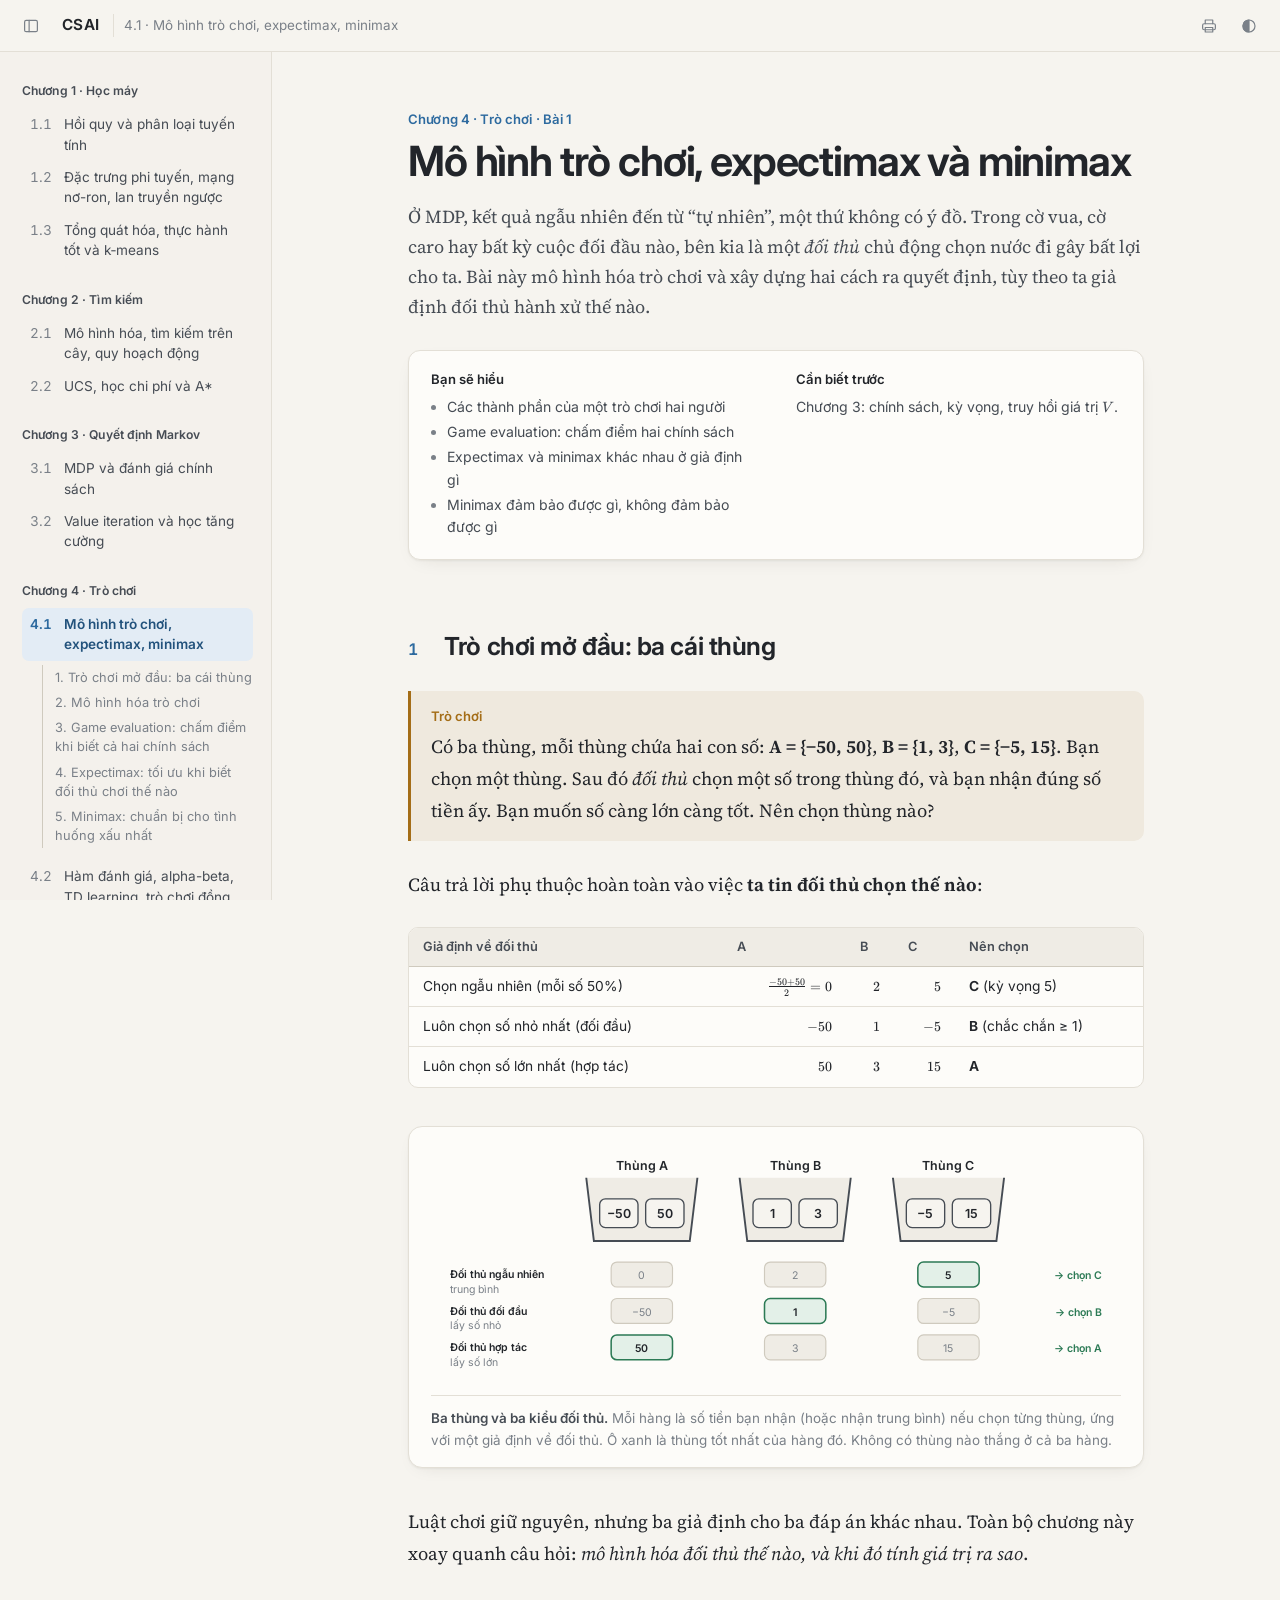
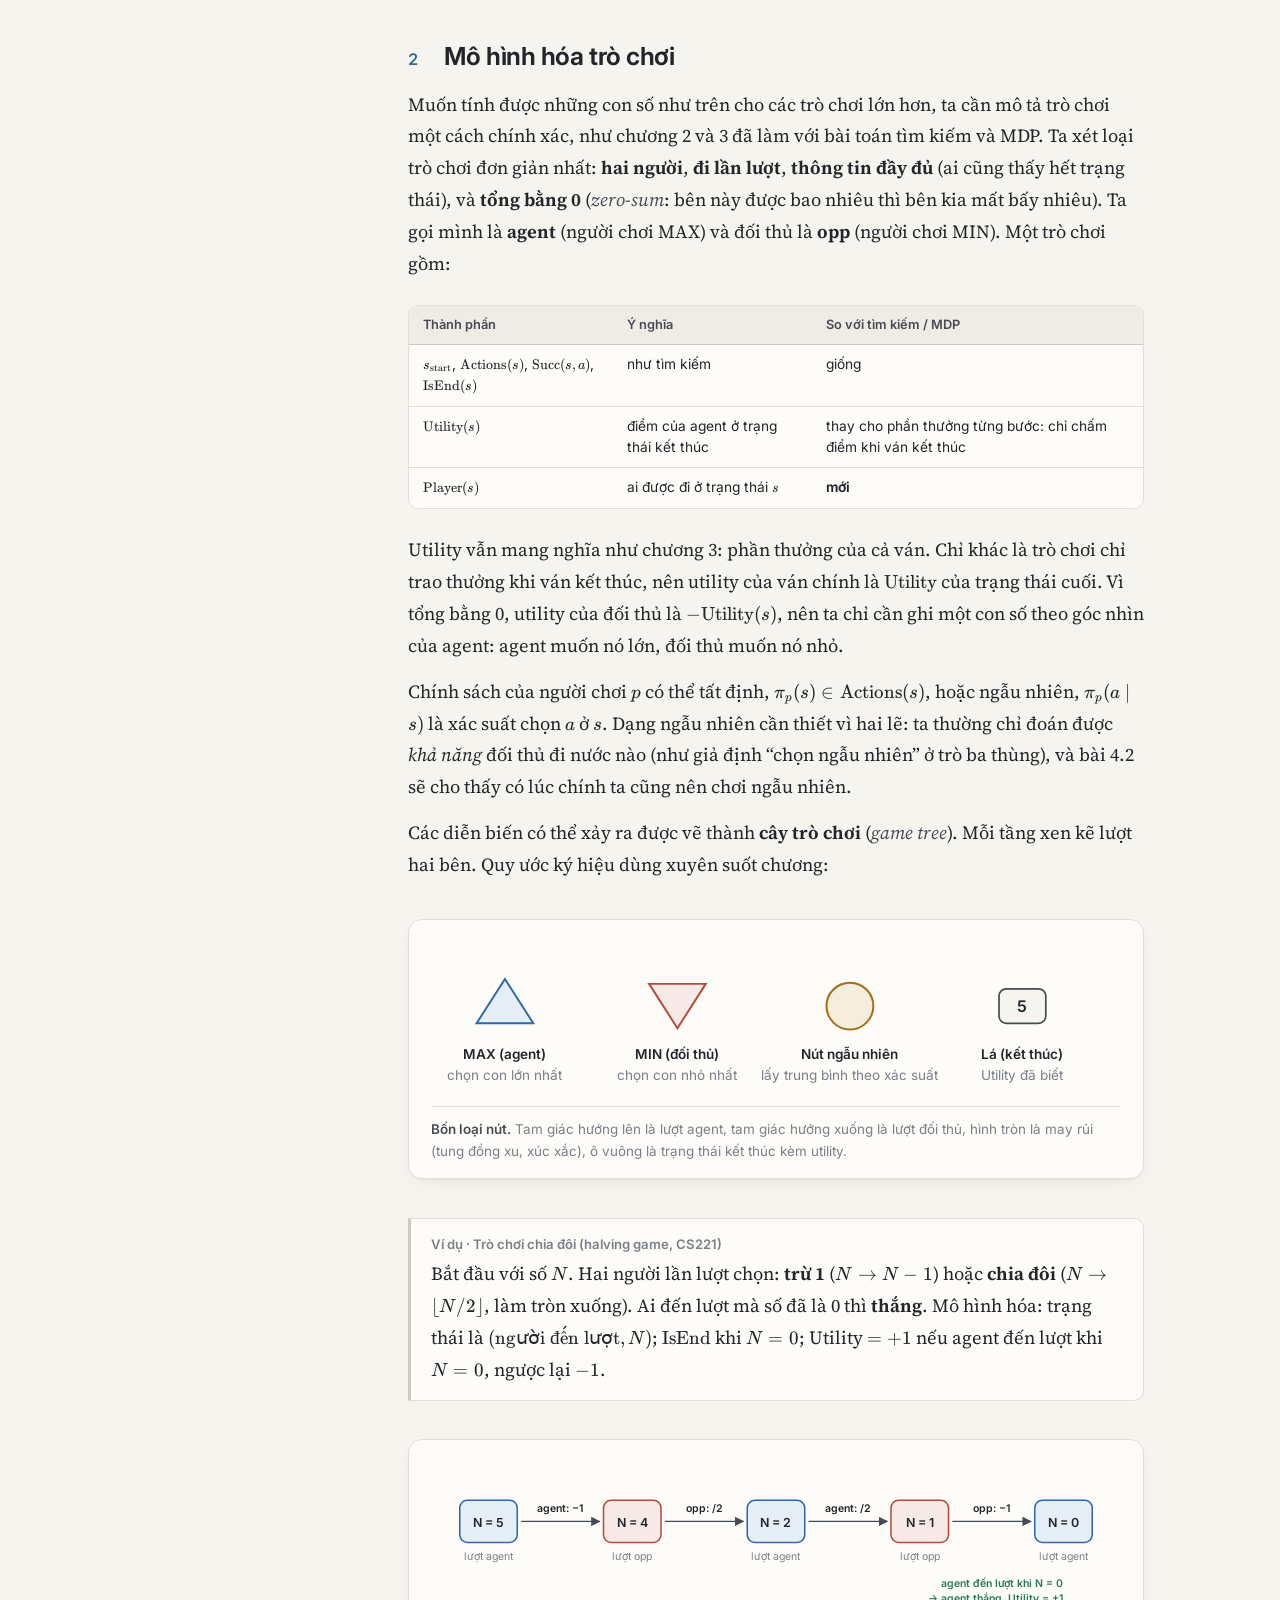
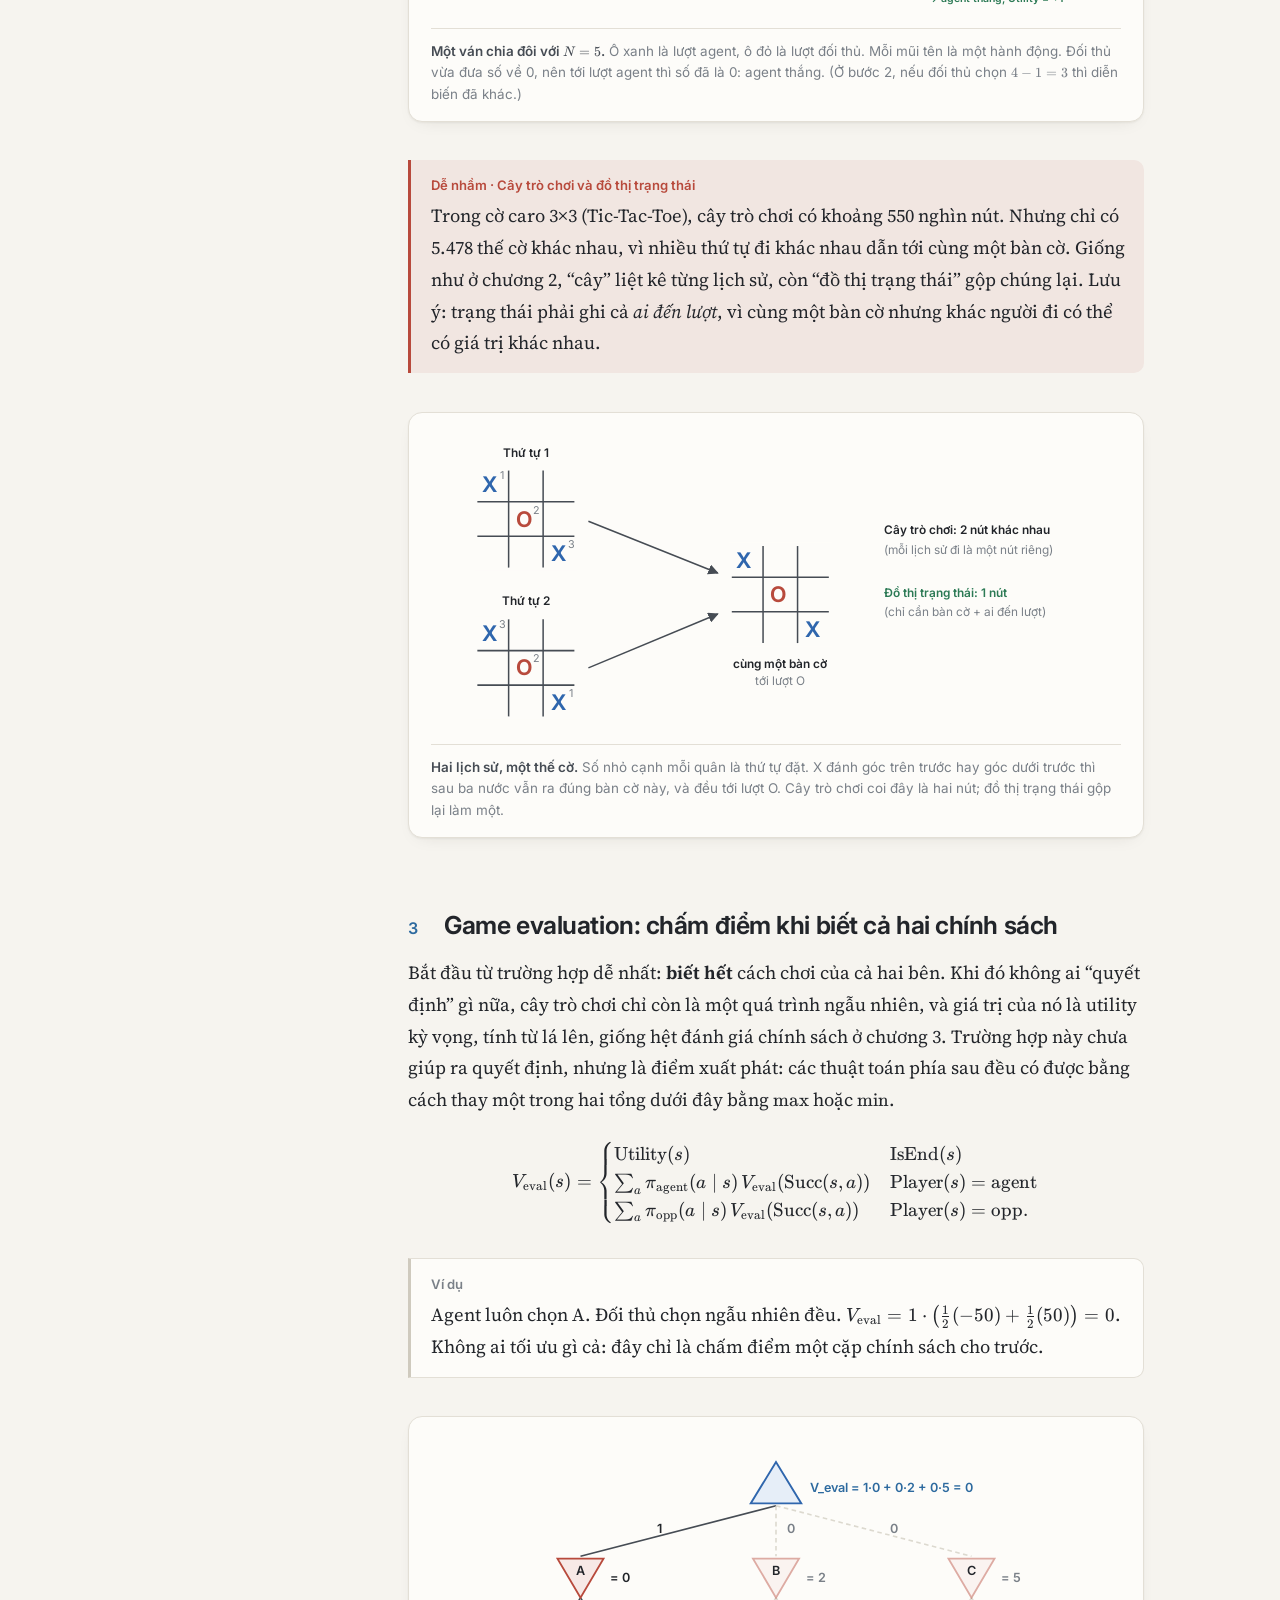
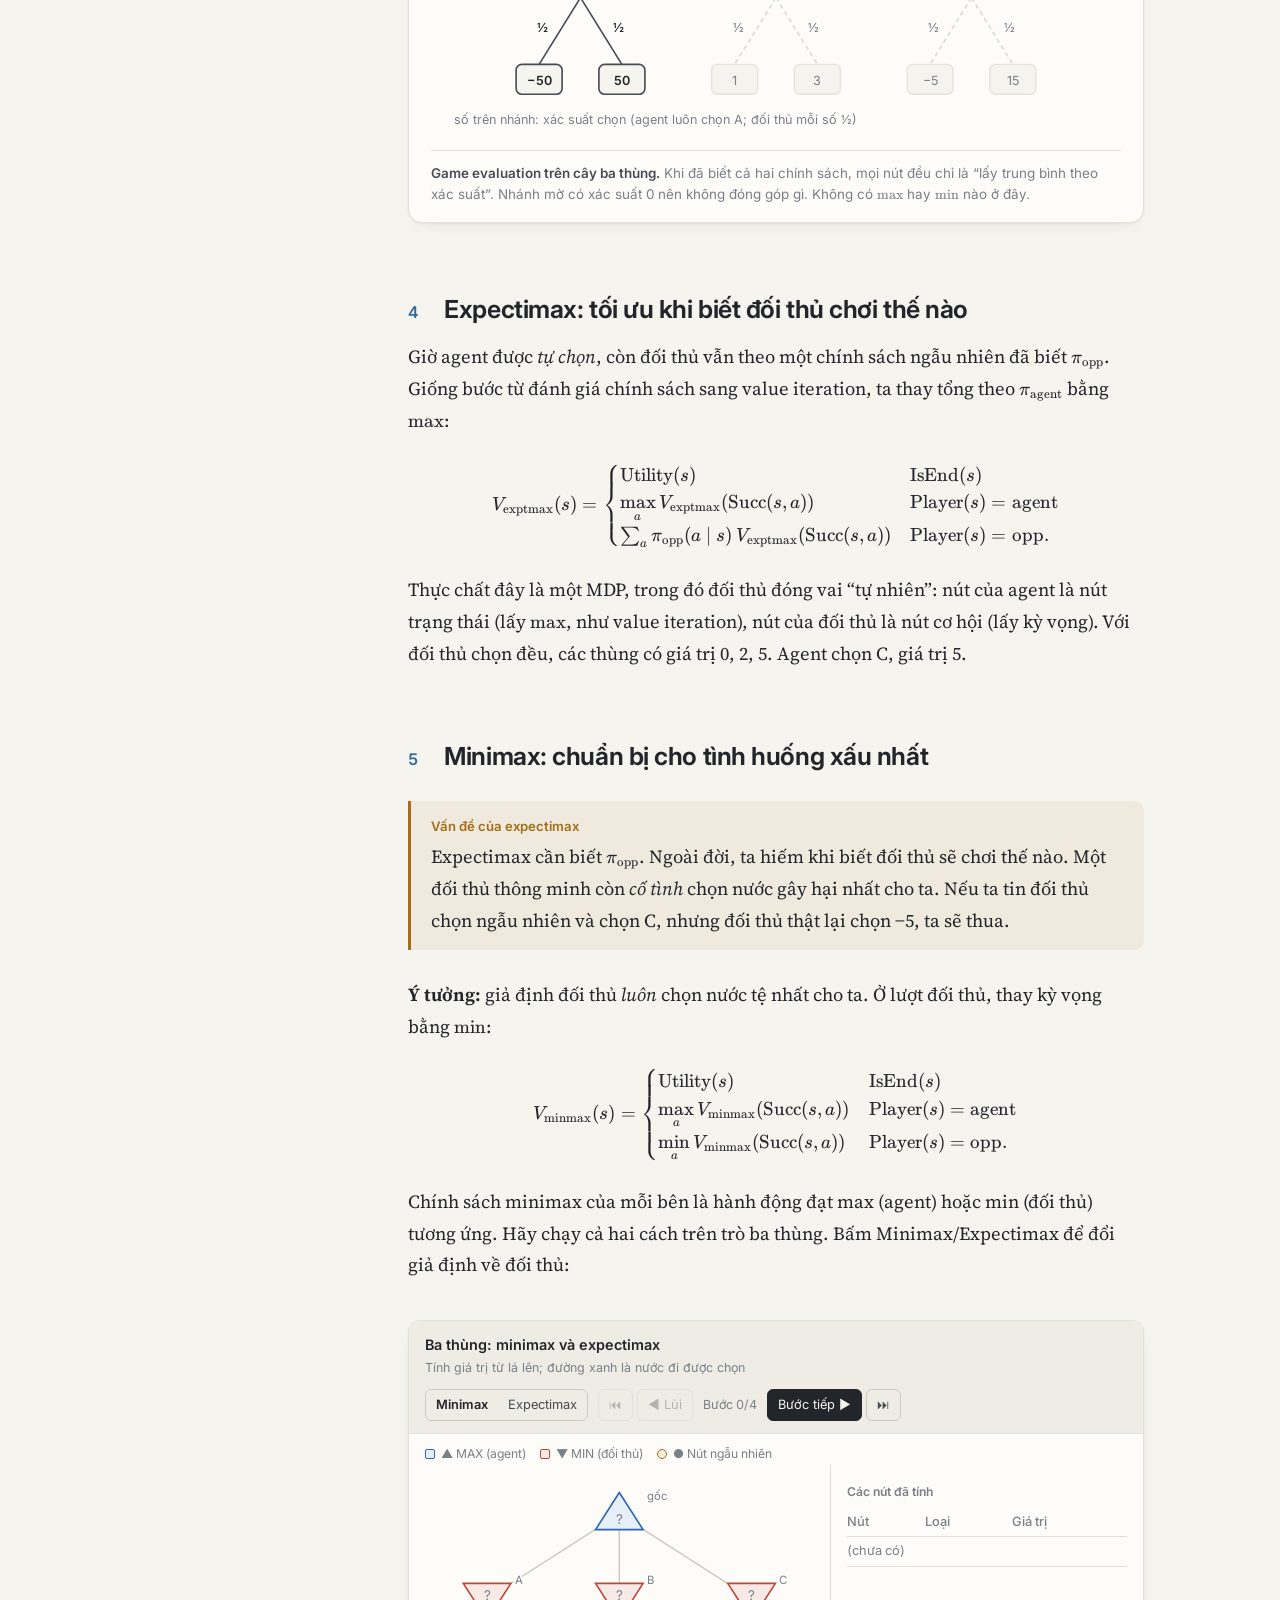
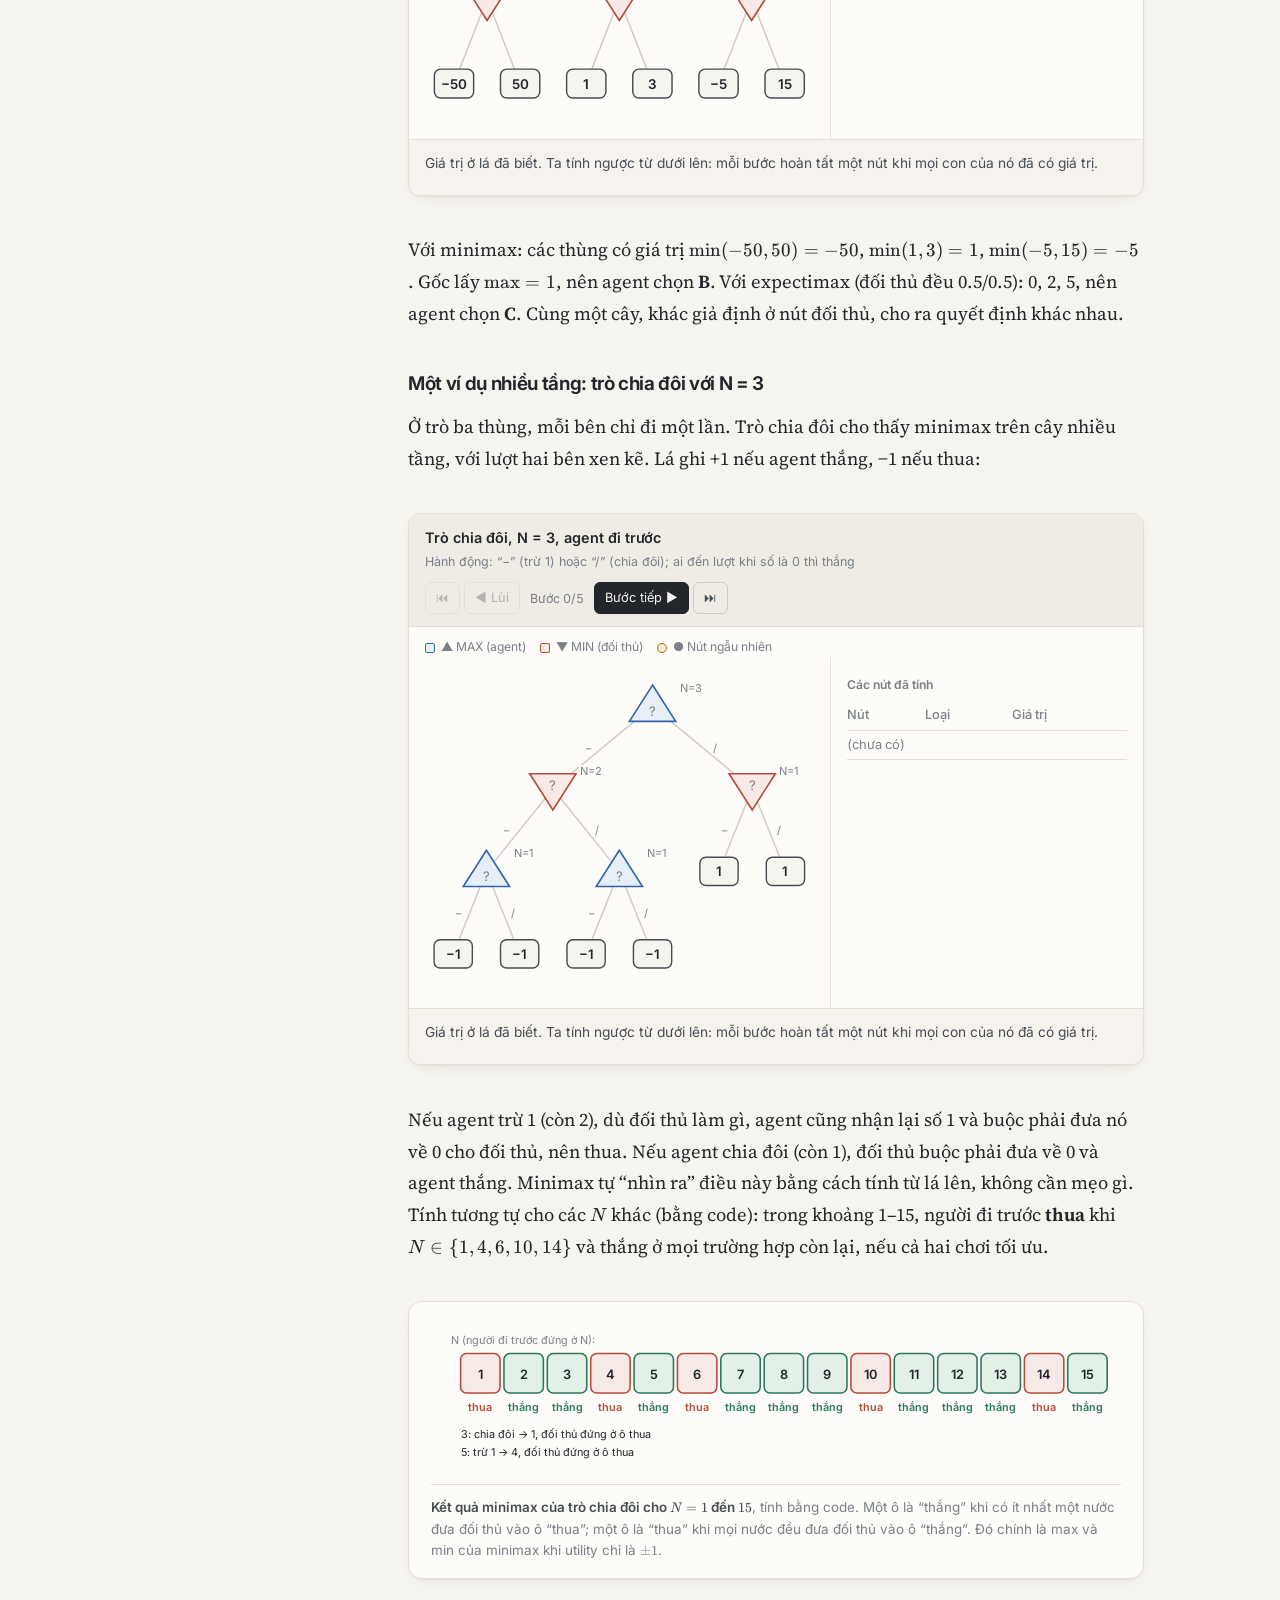
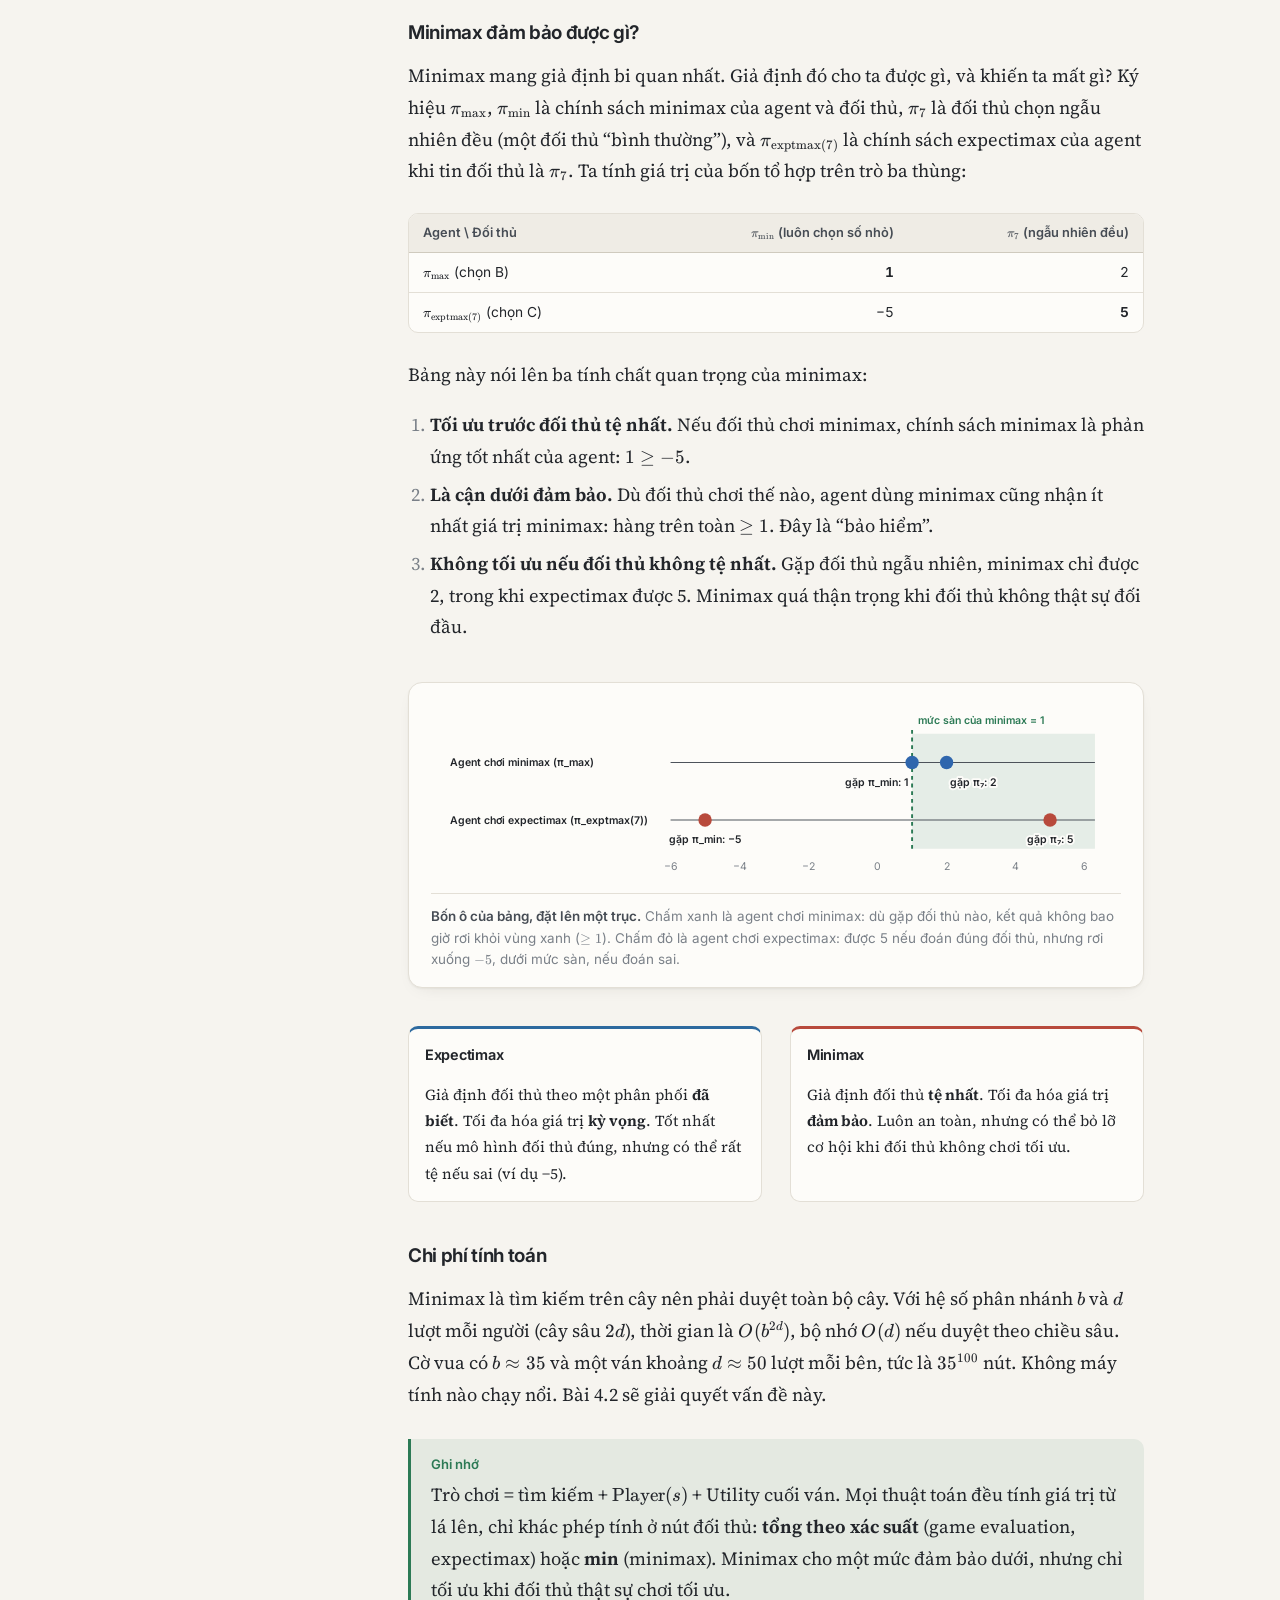
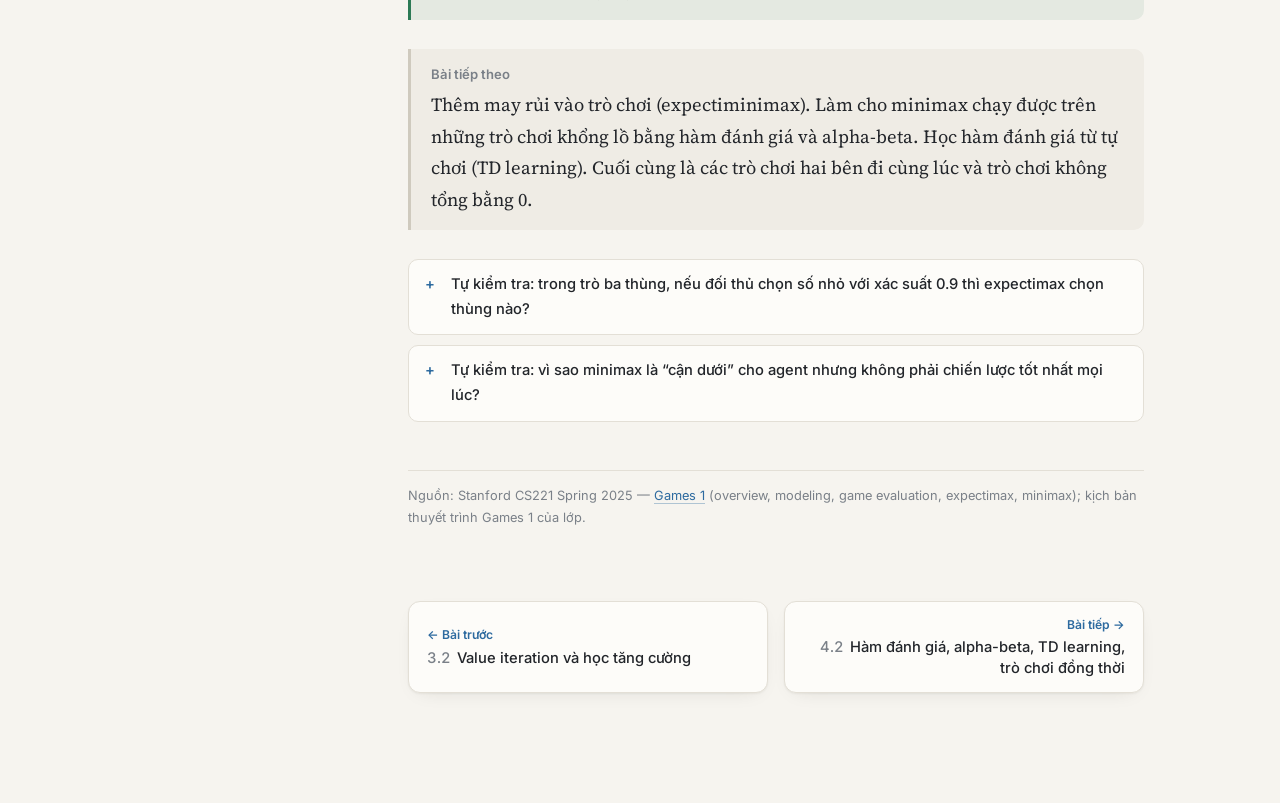
==== commit ced0ed83: "Chương 3–4: bổ sung mạch dẫn dắt và giải thích theo chuẩn chương 1–2 - 3.1: tách bạch chính sách / u" ====
--- a/games-1-minimax.html
+++ b/games-1-minimax.html
@@ -46,14 +46,15 @@
 <p>Luật chơi giữ nguyên, nhưng ba giả định cho ba đáp án khác nhau. Toàn bộ chương này xoay quanh câu hỏi: <em>mô hình hóa đối thủ thế nào, và khi đó tính giá trị ra sao</em>.</p>
 
 <h2 id="modeling"><span class="sec">2</span>Mô hình hóa trò chơi</h2>
-<p>Ta xét loại trò chơi đơn giản nhất: <b>hai người</b>, <b>đi lần lượt</b>, <b>thông tin đầy đủ</b> (ai cũng thấy hết trạng thái), và <b>tổng bằng 0</b> (<span class="en">zero-sum</span>: bên này được bao nhiêu thì bên kia mất bấy nhiêu). Ta gọi mình là <b>agent</b> (người chơi MAX) và đối thủ là <b>opp</b> (người chơi MIN). Một trò chơi gồm:</p>
+<p>Muốn tính được những con số như trên cho các trò chơi lớn hơn, ta cần mô tả trò chơi một cách chính xác, như chương 2 và 3 đã làm với bài toán tìm kiếm và MDP. Ta xét loại trò chơi đơn giản nhất: <b>hai người</b>, <b>đi lần lượt</b>, <b>thông tin đầy đủ</b> (ai cũng thấy hết trạng thái), và <b>tổng bằng 0</b> (<span class="en">zero-sum</span>: bên này được bao nhiêu thì bên kia mất bấy nhiêu). Ta gọi mình là <b>agent</b> (người chơi MAX) và đối thủ là <b>opp</b> (người chơi MIN). Một trò chơi gồm:</p>
 <div class="tbl-wrap"><table class="tbl">
 <tr><th>Thành phần</th><th>Ý nghĩa</th><th>So với tìm kiếm / MDP</th></tr>
 <tr><td>\(s_{\text{start}}\), \(\text{Actions}(s)\), \(\text{Succ}(s,a)\), \(\text{IsEnd}(s)\)</td><td>như tìm kiếm</td><td>giống</td></tr>
 <tr><td>\(\text{Utility}(s)\)</td><td>điểm của agent ở trạng thái kết thúc</td><td>thay cho phần thưởng từng bước: chỉ chấm điểm khi ván kết thúc</td></tr>
 <tr><td>\(\text{Player}(s)\)</td><td>ai được đi ở trạng thái \(s\)</td><td><b>mới</b></td></tr>
 </table></div>
-<p>Vì tổng bằng 0, utility của đối thủ là \(-\text{Utility}(s)\). Ta chỉ cần ghi một con số theo góc nhìn của agent. Agent muốn nó lớn, đối thủ muốn nó nhỏ. Chính sách của người chơi \(p\) có thể tất định, \(\pi_p(s) \in \text{Actions}(s)\), hoặc ngẫu nhiên, \(\pi_p(a\mid s)\) là xác suất chọn \(a\) ở \(s\).</p>
+<p>Utility vẫn mang nghĩa như chương 3: phần thưởng của cả ván. Chỉ khác là trò chơi chỉ trao thưởng khi ván kết thúc, nên utility của ván chính là \(\text{Utility}\) của trạng thái cuối. Vì tổng bằng 0, utility của đối thủ là \(-\text{Utility}(s)\), nên ta chỉ cần ghi một con số theo góc nhìn của agent: agent muốn nó lớn, đối thủ muốn nó nhỏ.</p>
+<p>Chính sách của người chơi \(p\) có thể tất định, \(\pi_p(s) \in \text{Actions}(s)\), hoặc ngẫu nhiên, \(\pi_p(a\mid s)\) là xác suất chọn \(a\) ở \(s\). Dạng ngẫu nhiên cần thiết vì hai lẽ: ta thường chỉ đoán được <em>khả năng</em> đối thủ đi nước nào (như giả định “chọn ngẫu nhiên” ở trò ba thùng), và bài 4.2 sẽ cho thấy có lúc chính ta cũng nên chơi ngẫu nhiên.</p>
 
 <p>Các diễn biến có thể xảy ra được vẽ thành <dfn>cây trò chơi</dfn> (<span class="en">game tree</span>). Mỗi tầng xen kẽ lượt hai bên. Quy ước ký hiệu dùng xuyên suốt chương:</p>
 
@@ -90,7 +91,7 @@
 </figure>
 
 <h2 id="game-eval"><span class="sec">3</span>Game evaluation: chấm điểm khi biết cả hai chính sách</h2>
-<p>Bắt đầu từ trường hợp dễ nhất: <b>biết hết</b> cách chơi của cả hai bên. Khi đó không ai “quyết định” gì nữa, cây trò chơi chỉ còn là một quá trình ngẫu nhiên. Giá trị kỳ vọng tính từ lá lên, giống hệt đánh giá chính sách ở chương 3:</p>
+<p>Bắt đầu từ trường hợp dễ nhất: <b>biết hết</b> cách chơi của cả hai bên. Khi đó không ai “quyết định” gì nữa, cây trò chơi chỉ còn là một quá trình ngẫu nhiên, và giá trị của nó là utility kỳ vọng, tính từ lá lên, giống hệt đánh giá chính sách ở chương 3. Trường hợp này chưa giúp ra quyết định, nhưng là điểm xuất phát: các thuật toán phía sau đều có được bằng cách thay một trong hai tổng dưới đây bằng \(\max\) hoặc \(\min\).</p>
 \[V_{\text{eval}}(s) = \begin{cases} \text{Utility}(s) & \text{IsEnd}(s) \\ \sum_a \pi_{\text{agent}}(a\mid s)\, V_{\text{eval}}(\text{Succ}(s,a)) & \text{Player}(s) = \text{agent} \\ \sum_a \pi_{\text{opp}}(a\mid s)\, V_{\text{eval}}(\text{Succ}(s,a)) & \text{Player}(s) = \text{opp.} \end{cases}\]
 <div class="box example"><div class="box-h">Ví dụ</div>
 <p>Agent luôn chọn A. Đối thủ chọn ngẫu nhiên đều. \(V_{\text{eval}} = 1\cdot\big(\tfrac12(-50) + \tfrac12(50)\big) = 0\). Không ai tối ưu gì cả: đây chỉ là chấm điểm một cặp chính sách cho trước.</p>
@@ -106,7 +107,7 @@
 <h2 id="expectimax"><span class="sec">4</span>Expectimax: tối ưu khi biết đối thủ chơi thế nào</h2>
 <p>Giờ agent được <em>tự chọn</em>, còn đối thủ vẫn theo một chính sách ngẫu nhiên đã biết \(\pi_{\text{opp}}\). Giống bước từ đánh giá chính sách sang value iteration, ta thay tổng theo \(\pi_{\text{agent}}\) bằng \(\max\):</p>
 \[V_{\text{exptmax}}(s) = \begin{cases} \text{Utility}(s) & \text{IsEnd}(s) \\ \max\limits_{a} V_{\text{exptmax}}(\text{Succ}(s,a)) & \text{Player}(s) = \text{agent} \\ \sum_a \pi_{\text{opp}}(a\mid s)\, V_{\text{exptmax}}(\text{Succ}(s,a)) & \text{Player}(s) = \text{opp.} \end{cases}\]
-<p>Thực chất đây là một MDP, trong đó đối thủ đóng vai “tự nhiên”. Với đối thủ chọn đều, các thùng có giá trị 0, 2, 5. Agent chọn C, giá trị 5.</p>
+<p>Thực chất đây là một MDP, trong đó đối thủ đóng vai “tự nhiên”: nút của agent là nút trạng thái (lấy \(\max\), như value iteration), nút của đối thủ là nút cơ hội (lấy kỳ vọng). Với đối thủ chọn đều, các thùng có giá trị 0, 2, 5. Agent chọn C, giá trị 5.</p>
 
 <h2 id="minimax"><span class="sec">5</span>Minimax: chuẩn bị cho tình huống xấu nhất</h2>
 
@@ -137,7 +138,7 @@
 </figure>
 
 <h3>Minimax đảm bảo được gì?</h3>
-<p>Ký hiệu \(\pi_{\max}\), \(\pi_{\min}\) là chính sách minimax của agent và đối thủ, \(\pi_{7}\) là đối thủ chọn ngẫu nhiên đều (một đối thủ “bình thường”), và \(\pi_{\text{exptmax}(7)}\) là chính sách expectimax của agent khi tin đối thủ là \(\pi_7\). Ta tính giá trị của bốn tổ hợp trên trò ba thùng:</p>
+<p>Minimax mang giả định bi quan nhất. Giả định đó cho ta được gì, và khiến ta mất gì? Ký hiệu \(\pi_{\max}\), \(\pi_{\min}\) là chính sách minimax của agent và đối thủ, \(\pi_{7}\) là đối thủ chọn ngẫu nhiên đều (một đối thủ “bình thường”), và \(\pi_{\text{exptmax}(7)}\) là chính sách expectimax của agent khi tin đối thủ là \(\pi_7\). Ta tính giá trị của bốn tổ hợp trên trò ba thùng:</p>
 <div class="tbl-wrap"><table class="tbl">
 <tr><th>Agent \ Đối thủ</th><th class="n">\(\pi_{\min}\) (luôn chọn số nhỏ)</th><th class="n">\(\pi_7\) (ngẫu nhiên đều)</th></tr>
 <tr><td>\(\pi_{\max}\) (chọn B)</td><td class="n"><b>1</b></td><td class="n">2</td></tr>
--- a/assets/style.css
+++ b/assets/style.css
@@ -359,18 +359,38 @@
 .road .ch a.l:hover{background:var(--surface-2)}
 .road .ch a.l b{color:var(--accent);font-weight:600}
 
+/* nút in cả chương ở góc thẻ chương */
+.road .ch{position:relative}
+.road .ch .ch-print{position:absolute;top:12px;right:12px;z-index:1}
+/* bấm vào thẻ chương (ngoài các dòng bài) thì vào bài đầu tiên của chương */
+.ch-go{color:inherit;text-decoration:none}
+.ch-go::after{content:"";position:absolute;inset:0;border-radius:inherit}
+.ch-go .arr{display:inline-block;margin-left:.4em;font-weight:500;color:var(--accent);opacity:0;transform:translateX(-4px);transition:opacity .15s,transform .15s}
+.ch-go:hover,.ch-go:focus-visible{color:var(--accent)}
+.ch-go:hover .arr,.ch-go:focus-visible .arr{opacity:1;transform:none}
+.road .ch a.l{position:relative;z-index:1}
+.road .ch:has(.ch-go:hover){border-color:color-mix(in srgb,var(--accent) 45%,var(--line))}
+/* tên chương trên thanh bên: bấm để đọc cả chương */
+a.nav-chapter-title{display:block;text-decoration:none;border-radius:6px;padding:2px 8px;margin-left:-8px}
+a.nav-chapter-title:hover{color:var(--accent);background:var(--surface-2)}
+a.nav-chapter-title.current{color:var(--accent)}
+/* trang cả chương */
+.chapter-cover .lessons{margin:.6rem 0 0;padding-left:1.2rem;font-family:var(--sans);font-size:.95rem}
+.ch-lesson{margin-top:4rem;padding-top:2.5rem;border-top:1px solid var(--line-2)}
+.ch-status{font-family:var(--sans);color:var(--muted)}
+
 h1,h2,h3{text-wrap:balance}
 .pager .t{text-wrap:pretty}
 
 /* ---------- Đáp ứng ---------- */
-@media (max-width:1240px){figure.fig.wide{margin-left:0;margin-right:0}}
-@media (max-width:1000px){
+@media screen and (max-width:1240px){figure.fig.wide{margin-left:0;margin-right:0}}
+@media screen and (max-width:1000px){
   :root{--nav:236px}
   main.page{padding:44px 28px 90px}
   .sim-body{grid-template-columns:1fr}
   .sim-viz{border-right:0;border-bottom:1px solid var(--line)}
 }
-@media (max-width:820px){
+@media screen and (max-width:820px){
   body{font-size:17px}
   .layout,body.nav-hidden .layout{display:block}
   .sidebar{position:fixed;inset:var(--top) 0 0 0;width:auto;height:auto;z-index:25;background:var(--bg);display:none;padding:22px 22px 60px 30px;visibility:visible;opacity:1}
@@ -386,10 +406,46 @@
   .home{padding:40px 18px 70px}
 }
 @media (prefers-reduced-motion:reduce){html{scroll-behavior:auto}*{transition:none!important}}
+.print-src{display:none}
+@page{margin:11mm 12mm}
 @media print{
-  .topbar,.sidebar,.pager,.sim-ctl{display:none!important}
-  .layout{display:block}
+  .topbar,.sidebar,.pager,.sim-ctl,.skip,.ch-print,.ch-status{display:none!important}
+  .ch-lesson{margin-top:1.2rem;padding-top:.8rem}
+  .ch-lesson+.ch-lesson{break-before:page;margin-top:0;padding-top:0;border-top:0}
+  .chapter-cover{margin-bottom:0}
+  .layout,body.nav-hidden .layout{display:block}
   main.page{padding:0}
-  body{background:#fff;font-size:11pt}
-  .box,.fig,.sim,.tbl-wrap,pre{break-inside:avoid}
+  .content{max-width:none}
+  /* bản in gọn: chữ nhỏ hơn, khoảng cách hẹp lại (mọi cỡ tính theo rem đều co theo) */
+  html{font-size:11.5px;background:#fff}
+  body{background:#fff;font-size:9.5pt;line-height:1.45;-webkit-print-color-adjust:exact;print-color-adjust:exact}
+  a{color:inherit;text-decoration:none}
+  .print-src{display:block;font-family:var(--sans);font-size:.8rem;color:var(--muted);padding:5px 0 0;margin:14px 0 0;border-top:1px solid var(--line)}
+  .print-src a{color:var(--accent-ink)}
+  .hero{margin-bottom:16px}
+  h1{font-size:1.9rem;margin:.2rem 0 .5rem}
+  .lead{font-size:1.05rem}
+  .meta{margin-top:12px;padding:10px 14px}
+  h2{font-size:1.4rem;margin:1.4rem 0 .4rem}
+  h3{font-size:1.15rem;margin:1rem 0 .3rem}
+  h4{margin:.8rem 0 .3rem}
+  h2,h3,h4{break-after:avoid}
+  p{margin:.45rem 0;orphans:3;widows:3}
+  li{margin:.15rem 0}
+  .katex-display{margin:.5rem 0;padding:.1rem 0}
+  .box,.algo,.compare,.tbl-wrap,.flow{margin:.7rem 0}
+  .box,.box.recap,.box.math{padding:7px 12px 7px 14px}
+  .compare{gap:12px}.compare>div{padding:8px 12px}
+  pre{padding:8px 12px;line-height:1.5}
+  .tbl th,.tbl td{padding:4px 10px}
+  /* hình: thu nhỏ, giới hạn chiều cao */
+  figure.fig,figure.fig.wide{margin:.8rem 0;padding:8px 10px 6px;box-shadow:none}
+  figure.fig svg{max-height:210px;max-width:82%!important}
+  figure.fig figcaption{margin-top:6px;padding-top:5px;font-size:.9rem;line-height:1.4}
+  .sim{margin:.8rem 0;box-shadow:none}
+  .sim-h,.sim-viz,.sim-side,.sim-note{padding:6px 10px}
+  .sim-note{min-height:0}
+  .sim-viz svg{max-height:220px}
+  details.quiz{padding:6px 12px;margin:.3rem 0}
+  .fig,.sim,.tbl-wrap,pre,.algo{break-inside:avoid}
 }
